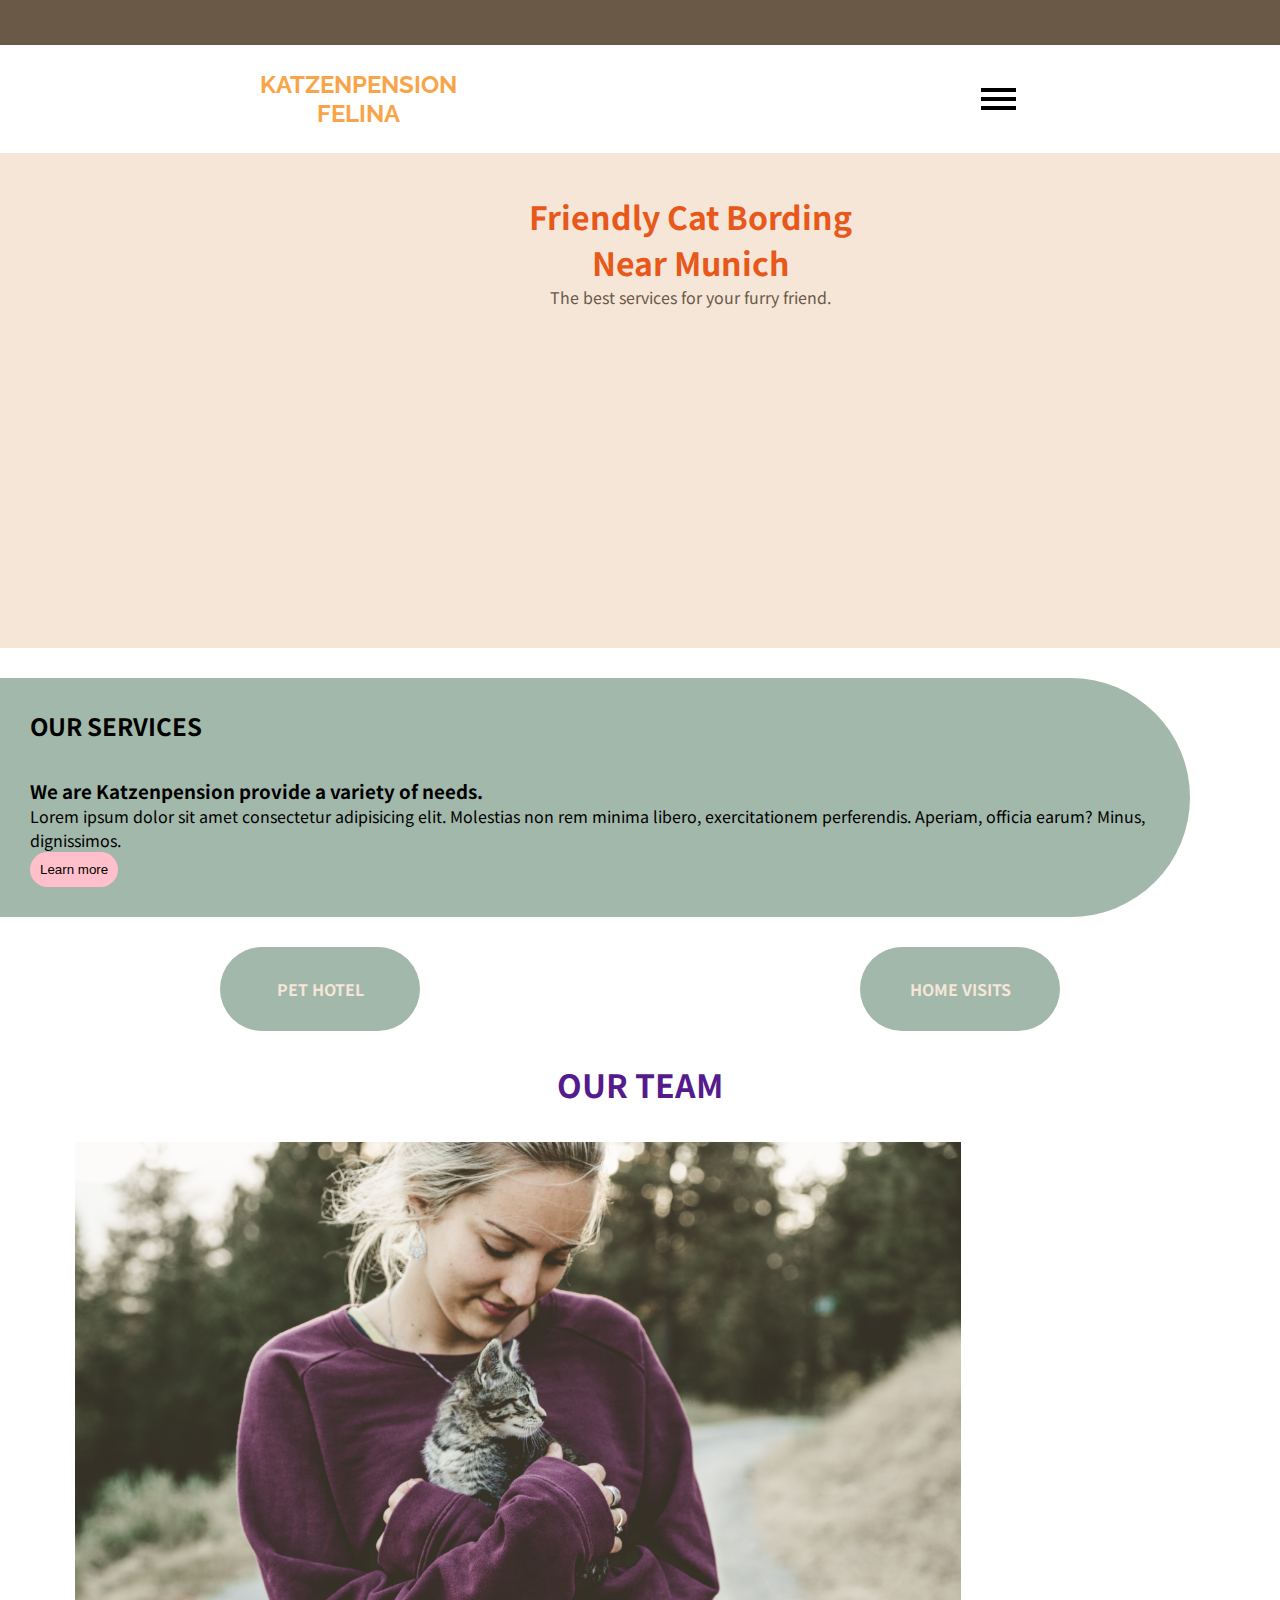
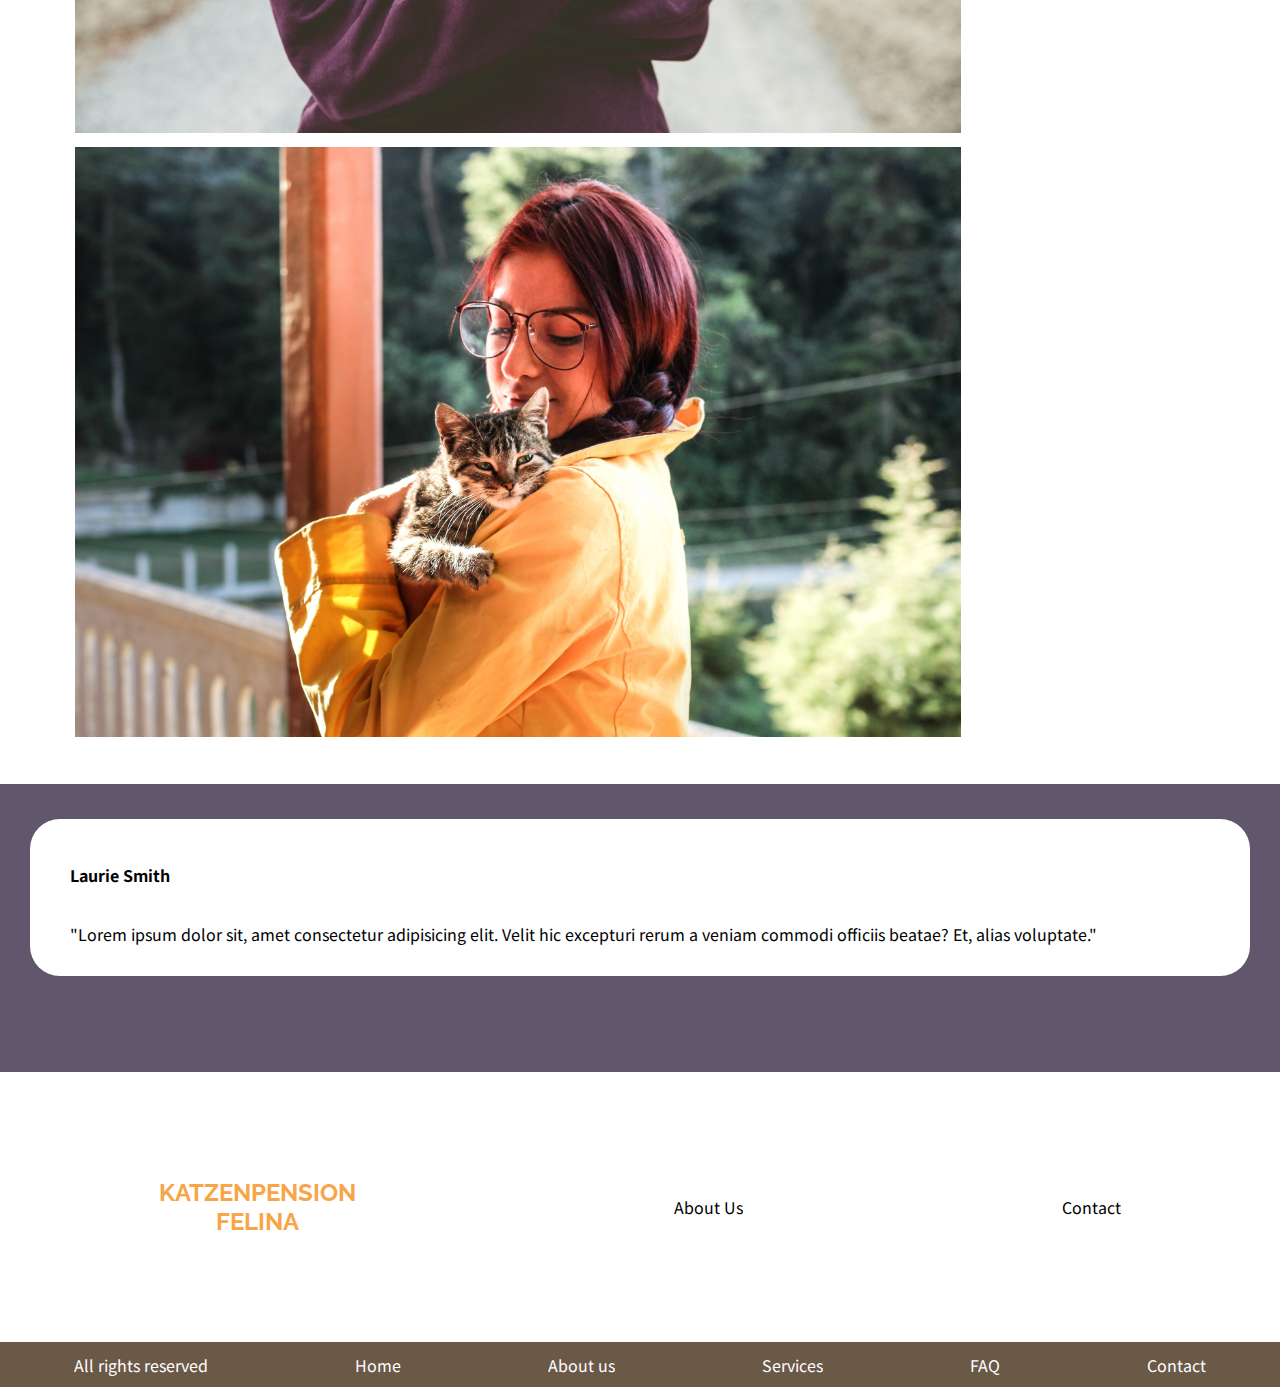
==== index.html @ f0906f52 "Update of colors" ====
<!DOCTYPE html>
<html lang="en">
<head>
    <meta charset="UTF-8">
    <meta name="viewport" content="width=device-width, initial-scale=1.0">
    <title>Document</title>
    <link rel="stylesheet" href="styleshome.css">
    <script src="https://kit.fontawesome.com/2fc5ddd7c6.js" crossorigin="anonymous"></script>
</head>
<body>


    <header>
        <div class="firstheader">
            <ul class="firstnav">
                <li><i class="fas fa-phone-alt"></i></li>
                <li class="envelope"><i class="fas fa-envelope"></i></li>
                <li><i class="fab fa-facebook-f"></i></li>
                <li><i class="fab fa-instagram"></i></li>
                <li><i class="fab fa-pinterest-p"></i></li>
            </ul>
        </div>
        <nav>
            <div class="logo">
                <a href="index.html">
                    <h2>Katzenpension<br> Felina </h2>
                </a>
            </div>
            <ul class="navlinks">
                <li><a href="about.html">About us</a></li>
                <li><a href="services.html">Services</a></li>
                <li><a href="faq.html">FAQ</a></li>
                <li><a href="contact.html">Contact</a></li>
            </ul>
            <div class="burger">
                <div class="1"></div>
                <div class="2"></div>
                <div class="3"></div>
            </div>
        </nav>
</header>

    <div class="jumbotron">
        <div class="container">
          <h1>Friendly Cat Bording <br> Near Munich</h1>
          <p>The best services for your furry friend.</p>
          <!-- <img src="imgs/munich.png"> -->
          <img src="imgs/catsitting.png" alt="" class="cat">
        </div>
    </div>

<main>
    <div class="services">
        <div class="servicescontent">
            <h2> Our services</h2>
            <h3>We are Katzenpension provide a variety of needs.</h3>
            <p>Lorem ipsum dolor sit amet consectetur adipisicing elit. Molestias non rem minima libero, exercitationem perferendis. Aperiam, officia earum? Minus, dignissimos.</p>
            <button class="learnmore">Learn more</button>
        </div>
        <div class="servicescards">

            <div class="pethotel">
                <i class="fas fa-hotel"></i>
                <h4>Pet Hotel</h4>
                <p>Lorem ipsum, dolor sit amet consectetur adipisicing elit. </p>
            </div>

            <div class="homevisits">
                <i class="fas fa-home"></i>
                <h4>Home visits</h4>
                <p>Lorem ipsum, dolor sit amet consectetur adipisicing elit. </p>
            </div>

         </div>
    </div>

        <div class="team">
            <h3><a href="">Our Team</a></h3>
            <div class="teamcards">
                <div class="card1">
                    <img src="imgs/holdingcat1.jpg" alt="">
                </div>
                <div class="card2">
                    <img src="imgs/holdingcat2.jpg" alt=""> 
                </div>
                <div class="card2">
                    <img src="imgs/holdingcat3.jpg" alt="">
                </div>
            </div>
        </div>

        <div class="testimonials">
            <div class="testimonialcard">
                <ul>
                <li><img src="#" alt=""></li>
                <li>
                    <h4>Laurie Smith</h4>
                    <p>"Lorem ipsum dolor sit, amet consectetur adipisicing elit. Velit hic excepturi rerum a veniam commodi officiis beatae? Et, alias voluptate."</p>
                </li>
                </ul>
            </div>
        </div>
</main>


    <footer>
        <div class="footer1">
            <ul>
                <li>
                    <a href="index.html">
                        <h2 class="logo">Katzenpension<br> Felina </h2>
                    </a>
                </li>
                <li>About Us</li>
                <li>Contact</li>
            </ul>
        </div>
        <div class="footer2">
            <ul>
                <li>All rights reserved</li>
                <li><a href="index.html">Home</a></li>
                <li><a href="about.html">About us</a></li>
                <li><a href="services.html">Services</a></li>
                <li><a href="faq.html">FAQ</a></li>
                <li><a href="contact.html">Contact</a></li>
            </ul>
        </div>
    </footer>


</body>
</html>
---- styleshome.css ----
@import url('https://fonts.googleapis.com/css2?family=Noto+Sans+TC:wght@400;500;900&display=swap');
@import url('https://fonts.googleapis.com/css2?family=Raleway:wght@400;600;900&display=swap');
*{
    margin:0;
    padding: 0;
    box-sizing: border-box;
    list-style: none;
    text-decoration: none;
    overflow-x: hidden;
}

h1, h2, h3, h4, h5, p, li{
    font-family: 'Noto Sans TC', sans-serif;
}

.logo h2, .logo{
    font-family: 'Raleway', sans-serif;
    color: #f8a54a;
    text-transform: uppercase;
    text-align: center;
}




/* nav start */
.firstheader{
    background-color: #6b5948;
    height: 5vh;
    color: white;
}

.firstnav{
    display: flex;
    height: 100%;
    justify-content: center;
    align-items: center;
}

.firstnav li{
    color: white;
    padding: 20px;
}

.firstnav .envelope{
    margin-right: auto;
}

nav{
    display:flex;
    justify-content: space-around;
    align-items: center;
    height: 12vh;
}

.navlinks{
    display: none;
}

.burger div{
    display: block;
    height: 4px;
    width: 35px;
    background-color: black;
    margin: 5px;
}


/* nav end */





/* jumbotron start */

.jumbotron{
    background-color: #f5e6d8;
    padding: 40px 30px 50px 130px;
    height: 55vh;
    text-align: center;
}

.jumbotron h1{
    color: #e7581a;
}

.jumbotron p{
    color: #6b5948;
}
/* 
.jumbotron img{
    position: absolute;
    top:280px;
    left: 170px;
    width: 120%;
} */

.jumbotron img.cat{
    position: absolute;
    width: 50%;
    top:180px;
    left: 10px;

}
/* jumbotron end */






/* services start */

.servicescontent{
    background-color: #A2B8AB;
    border-radius: 0 120px 120px 0;
    padding: 30px;
    margin: 30px 90px 30px 0px;
}

.servicescontent h2{
    text-transform: uppercase;
    padding-bottom: 3%;
}

.servicescards{
    display: flex;
    justify-content: space-around;
}

.servicescards h4{
    text-transform: uppercase;
}

.pethotel, .homevisits{
    background-color: #A2B8AB;
    padding: 30px;
    margin: 0px 20px;
    border-radius: 50px;
    text-align: center;
    width: 200px;
}
.pethotel h4, .homevisits h4{
    color: #f5e6d8;
}

.pethotel p, .homevisits p{
    display: none;
}
.pethotel .fas, .homevisits .fas{
    color: #f5e6d8;
    font-size: 3em;
}
/* services end */






/* team start */
.team h3{
    text-align: center;
    margin: 30px;
    font-size: 2em;
    text-transform: uppercase;
}

.teamcards{
    display: flex;
    flex-direction: column;
    align-items: center;
    margin-bottom: 20px;
}

.card1 img, .card2 img, .card3 img{
    width: 70%;
    height: auto;
    border: 5px solid white;
    margin-left: 70px;

}


.learnmore{
    background-color: pink;
    border:none;
    border-radius: 30px;
    padding: 10px;
}
/* end team */






/* Testimonials */
.testimonials{
    background-color: #60576c;
    height: 32vh;
}

.testimonialcard{
    background-color: white;
    border-radius: 30px;
    padding: 20px 20px 30px 40px;
    margin: 30px;
    position: relative;
    top: 5px;
    /* display: none; */
}

.testimonialcard h4{
    margin-bottom: 3%;
}
/* end of testimonials */





/* Footer start */
.footer1{
    height:30vh;
    background-color: white;
}

.footer1 ul{
    display: flex;
    height: 100%;
    justify-content: space-around;
    align-items: center;
}

.footer2{
    height: 5vh;
    background-color: #6b5948;
    color: white;
}

.footer2 a{
    color: white;
}

.footer2 ul{
    display: flex;
    height: 100%;
    justify-content: space-around;
    align-items: center;
}
/* footer end */
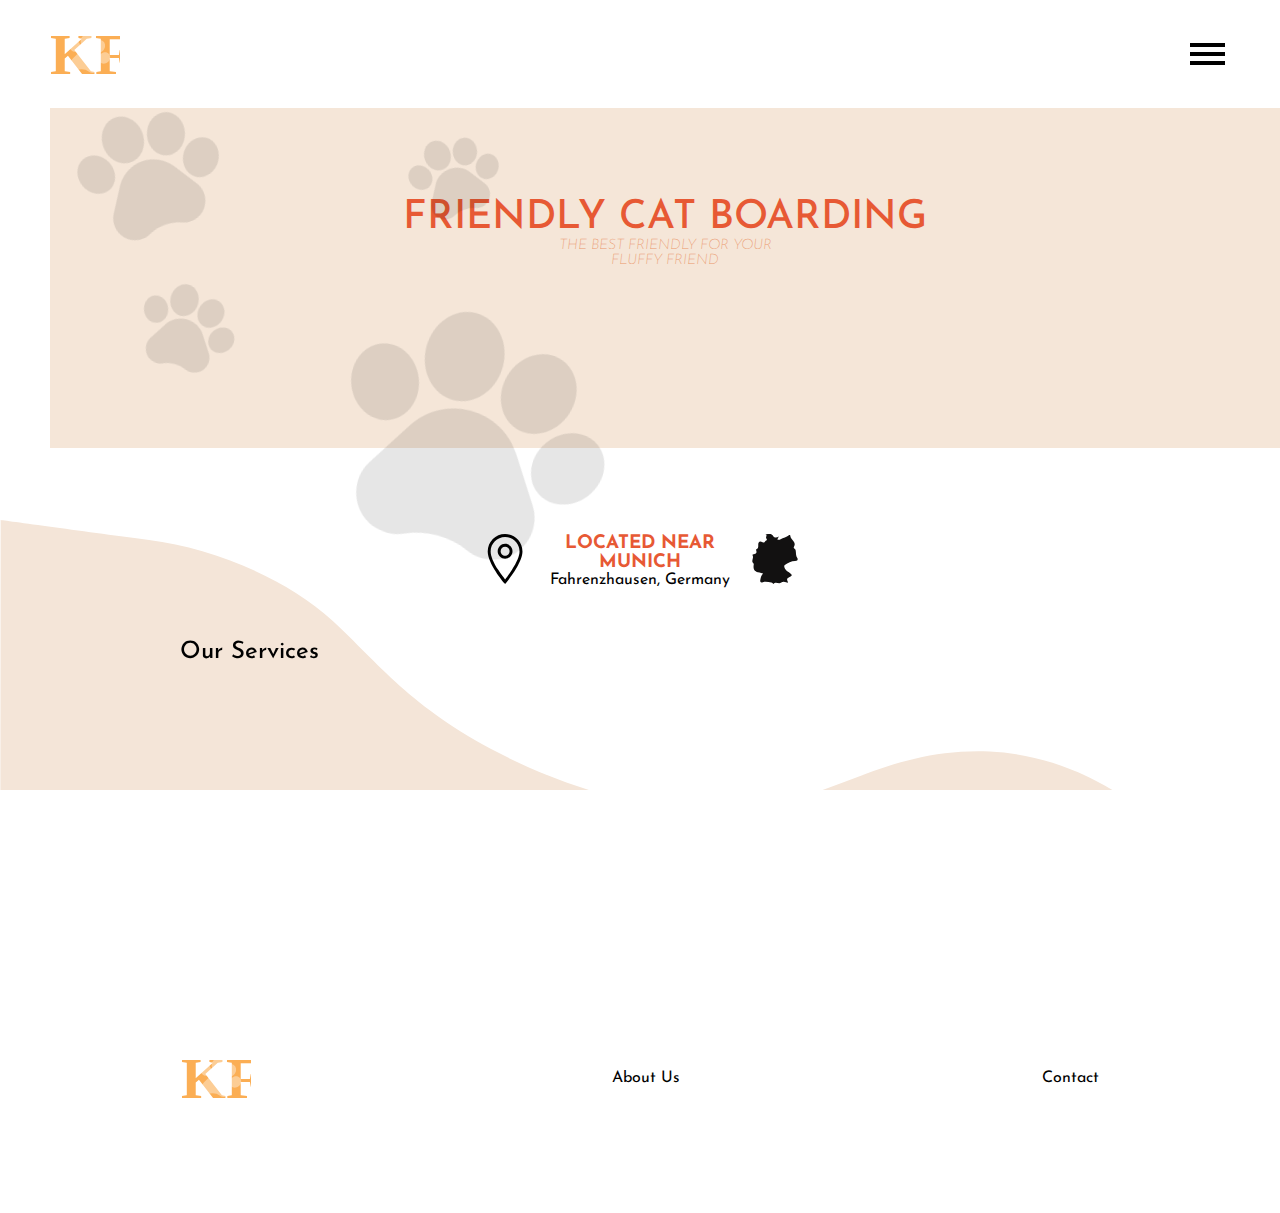
==== commit e530fd16: "Redesigning the mobile version" ====
--- a/index.html
+++ b/index.html
@@ -11,19 +11,10 @@
 
 
     <header>
-        <div class="firstheader">
-            <ul class="firstnav">
-                <li><i class="fas fa-phone-alt"></i></li>
-                <li class="envelope"><i class="fas fa-envelope"></i></li>
-                <li><i class="fab fa-facebook-f"></i></li>
-                <li><i class="fab fa-instagram"></i></li>
-                <li><i class="fab fa-pinterest-p"></i></li>
-            </ul>
-        </div>
         <nav>
             <div class="logo">
                 <a href="index.html">
-                    <h2>Katzenpension<br> Felina </h2>
+                    <img src="imgs/KF.svg">
                 </a>
             </div>
             <ul class="navlinks">
@@ -41,88 +32,57 @@
 </header>
 
     <div class="jumbotron">
-        <div class="container">
-          <h1>Friendly Cat Bording <br> Near Munich</h1>
-          <p>The best services for your furry friend.</p>
-          <!-- <img src="imgs/munich.png"> -->
-          <img src="imgs/catsitting.png" alt="" class="cat">
+        <div class="jumbocontent">
+            <h1>Friendly Cat Boarding</h1>
+            <h2>The best friendly for your<br> fluffy friend</h2>
         </div>
     </div>
+    <div class="paws">
+        <img src="imgs/pet.svg" class="paw1">
+        <img src="imgs/pet.svg" class="paw2">
+        <img src="imgs/pet.svg" class="paw3">
+        <img src="imgs/pet.svg" class="paw4">
+    </div>
+
+    
+    <img src="imgs/catsitting.png" alt="" class="cat">
 
 <main>
-    <div class="services">
-        <div class="servicescontent">
-            <h2> Our services</h2>
-            <h3>We are Katzenpension provide a variety of needs.</h3>
-            <p>Lorem ipsum dolor sit amet consectetur adipisicing elit. Molestias non rem minima libero, exercitationem perferendis. Aperiam, officia earum? Minus, dignissimos.</p>
-            <button class="learnmore">Learn more</button>
-        </div>
-        <div class="servicescards">
-
-            <div class="pethotel">
-                <i class="fas fa-hotel"></i>
-                <h4>Pet Hotel</h4>
-                <p>Lorem ipsum, dolor sit amet consectetur adipisicing elit. </p>
-            </div>
-
-            <div class="homevisits">
-                <i class="fas fa-home"></i>
-                <h4>Home visits</h4>
-                <p>Lorem ipsum, dolor sit amet consectetur adipisicing elit. </p>
-            </div>
-
-         </div>
+    <div>
+        <ul class="location">
+            <li><img src="imgs/gps.svg" alt="" class="locate"></li>
+            <li>
+                <h3>LOCATED NEAR <br>MUNICH</h3>
+                <p>Fahrenzhausen, Germany</p>
+            </li>
+            <li><img src="imgs/germany.svg" alt="" class="germany"></li>
+        </ul>
     </div>
 
-        <div class="team">
-            <h3><a href="">Our Team</a></h3>
-            <div class="teamcards">
-                <div class="card1">
-                    <img src="imgs/holdingcat1.jpg" alt="">
-                </div>
-                <div class="card2">
-                    <img src="imgs/holdingcat2.jpg" alt=""> 
-                </div>
-                <div class="card2">
-                    <img src="imgs/holdingcat3.jpg" alt="">
-                </div>
-            </div>
-        </div>
+    <div class="services">
+        <img src="imgs/servicesbackgroundsmall.svg"> 
+        <h3>Our Services</h3>
+    </div>
 
-        <div class="testimonials">
-            <div class="testimonialcard">
-                <ul>
-                <li><img src="#" alt=""></li>
-                <li>
-                    <h4>Laurie Smith</h4>
-                    <p>"Lorem ipsum dolor sit, amet consectetur adipisicing elit. Velit hic excepturi rerum a veniam commodi officiis beatae? Et, alias voluptate."</p>
-                </li>
-                </ul>
-            </div>
-        </div>
+
+
+
+    <div class="testimonials">
+
+    </div>
 </main>
 
 
     <footer>
         <div class="footer1">
             <ul>
-                <li>
-                    <a href="index.html">
-                        <h2 class="logo">Katzenpension<br> Felina </h2>
-                    </a>
+                <li class="logo">
+                        <a href="index.html">
+                            <img src="imgs/KF.svg">
+                        </a>
                 </li>
                 <li>About Us</li>
                 <li>Contact</li>
-            </ul>
-        </div>
-        <div class="footer2">
-            <ul>
-                <li>All rights reserved</li>
-                <li><a href="index.html">Home</a></li>
-                <li><a href="about.html">About us</a></li>
-                <li><a href="services.html">Services</a></li>
-                <li><a href="faq.html">FAQ</a></li>
-                <li><a href="contact.html">Contact</a></li>
             </ul>
         </div>
     </footer>
--- a/styleshome.css
+++ b/styleshome.css
@@ -1,5 +1,5 @@
-@import url('https://fonts.googleapis.com/css2?family=Noto+Sans+TC:wght@400;500;900&display=swap');
-@import url('https://fonts.googleapis.com/css2?family=Raleway:wght@400;600;900&display=swap');
+@import url('https://fonts.googleapis.com/css2?family=Josefin+Sans:wght@300;400;700&display=swap');
+
 *{
     margin:0;
     padding: 0;
@@ -10,47 +10,24 @@
 }
 
 h1, h2, h3, h4, h5, p, li{
-    font-family: 'Noto Sans TC', sans-serif;
+    font-family: 'Josefin Sans', sans-serif;
 }
 
 .logo h2, .logo{
-    font-family: 'Raleway', sans-serif;
-    color: #f8a54a;
-    text-transform: uppercase;
-    text-align: center;
-}
-
+ width: 70px;
+ padding-top: 10px;
+}
 
 
 
 /* nav start */
-.firstheader{
-    background-color: #6b5948;
-    height: 5vh;
-    color: white;
-}
-
-.firstnav{
-    display: flex;
-    height: 100%;
-    justify-content: center;
-    align-items: center;
-}
-
-.firstnav li{
-    color: white;
-    padding: 20px;
-}
-
-.firstnav .envelope{
-    margin-right: auto;
-}
 
 nav{
     display:flex;
-    justify-content: space-around;
+    justify-content: space-between;
     align-items: center;
     height: 12vh;
+    padding: 0 50px;
 }
 
 .navlinks{
@@ -73,84 +50,127 @@
 
 
 /* jumbotron start */
-
 .jumbotron{
-    background-color: #f5e6d8;
-    padding: 40px 30px 50px 130px;
-    height: 55vh;
+    background-color: #F5E6D8;
+    height: 340px;
+    margin-left: 50px;
+}
+.paws{
+    opacity: 10%;
+}
+
+.paw1{
+    width: 11%;
+    position: absolute;
+    top: 100px;
+    left: 80px;
+    transform: rotate(-20deg);
+}
+
+.paw2{
+    width: 7%;
+    position: absolute;
+    top: 130px;
+    left: 410px;
+    transform: rotate(-20deg);
+}
+
+.paw3{
+    width: 7.5%;
+    position: absolute;
+    top: 280px;
+    left: 140px;
+    transform: rotate(15deg);
+}
+.paw4{
+    width: 21%;
+    position: absolute;
+    top: 300px;
+    left: 340px;
+    transform: rotate(15deg);
+}
+
+.jumbocontent{
+    text-transform: uppercase;
     text-align: center;
 }
 
-.jumbotron h1{
-    color: #e7581a;
-}
-
-.jumbotron p{
-    color: #6b5948;
-}
-/* 
-.jumbotron img{
-    position: absolute;
-    top:280px;
-    left: 170px;
-    width: 120%;
-} */
-
-.jumbotron img.cat{
-    position: absolute;
-    width: 50%;
-    top:180px;
-    left: 10px;
-
-}
+.jumbocontent h1{
+    color: #E75934;
+    font-weight: 500;
+    font-size: 2.5em;
+    padding: 90px 50px 0;
+}
+
+.jumbocontent h2{
+    color: #E77234;
+    opacity: 67%;
+    font-size: 0.9em;
+    font-weight: 200;
+    font-style: italic;
+}
+
+.cat{
+    width: 230px;
+    position: absolute;
+    top:190px;
+    left: 15px;
+}
+
 /* jumbotron end */
 
 
 
 
+/* location */
+
+.location{
+    display: flex;
+    height: 25vh;
+    text-align: center;
+    justify-content: center;
+    align-items: center;
+}
+
+.location li{
+    padding: 10px;
+}
+
+.location h3{
+    color:#E75934;
+}
+
+.locate{
+    width: 50px;
+}
+
+.germany{
+    width: 50px;
+}
+/* location end */
+
+
+
+
+
 
 
 /* services start */
-
-.servicescontent{
-    background-color: #A2B8AB;
-    border-radius: 0 120px 120px 0;
-    padding: 30px;
-    margin: 30px 90px 30px 0px;
-}
-
-.servicescontent h2{
-    text-transform: uppercase;
-    padding-bottom: 3%;
-}
-
-.servicescards{
-    display: flex;
-    justify-content: space-around;
-}
-
-.servicescards h4{
-    text-transform: uppercase;
-}
-
-.pethotel, .homevisits{
-    background-color: #A2B8AB;
-    padding: 30px;
-    margin: 0px 20px;
-    border-radius: 50px;
-    text-align: center;
-    width: 200px;
-}
-.pethotel h4, .homevisits h4{
-    color: #f5e6d8;
-}
-
-.pethotel p, .homevisits p{
-    display: none;
-}
-.pethotel .fas, .homevisits .fas{
-    color: #f5e6d8;
-    font-size: 3em;
+.services{
+    height: 270px;
+    width: 100%;
+    position: absolute;
+    top: 520px;
+    background-repeat: no-repeat;
+    
+}
+
+.services h3{
+    position: absolute;
+    font-size: 1.5em;
+    top:120px;
+    left: 180px;
+    font-weight: 500;
 }
 /* services end */
 
@@ -159,37 +179,6 @@
 
 
 
-/* team start */
-.team h3{
-    text-align: center;
-    margin: 30px;
-    font-size: 2em;
-    text-transform: uppercase;
-}
-
-.teamcards{
-    display: flex;
-    flex-direction: column;
-    align-items: center;
-    margin-bottom: 20px;
-}
-
-.card1 img, .card2 img, .card3 img{
-    width: 70%;
-    height: auto;
-    border: 5px solid white;
-    margin-left: 70px;
-
-}
-
-
-.learnmore{
-    background-color: pink;
-    border:none;
-    border-radius: 30px;
-    padding: 10px;
-}
-/* end team */
 
 
 
@@ -197,24 +186,7 @@
 
 
 /* Testimonials */
-.testimonials{
-    background-color: #60576c;
-    height: 32vh;
-}
-
-.testimonialcard{
-    background-color: white;
-    border-radius: 30px;
-    padding: 20px 20px 30px 40px;
-    margin: 30px;
-    position: relative;
-    top: 5px;
-    /* display: none; */
-}
-
-.testimonialcard h4{
-    margin-bottom: 3%;
-}
+
 /* end of testimonials */
 
 
@@ -223,6 +195,7 @@
 
 /* Footer start */
 .footer1{
+    margin-top: 30vh;
     height:30vh;
     background-color: white;
 }
@@ -233,21 +206,4 @@
     justify-content: space-around;
     align-items: center;
 }
-
-.footer2{
-    height: 5vh;
-    background-color: #6b5948;
-    color: white;
-}
-
-.footer2 a{
-    color: white;
-}
-
-.footer2 ul{
-    display: flex;
-    height: 100%;
-    justify-content: space-around;
-    align-items: center;
-}
 /* footer end */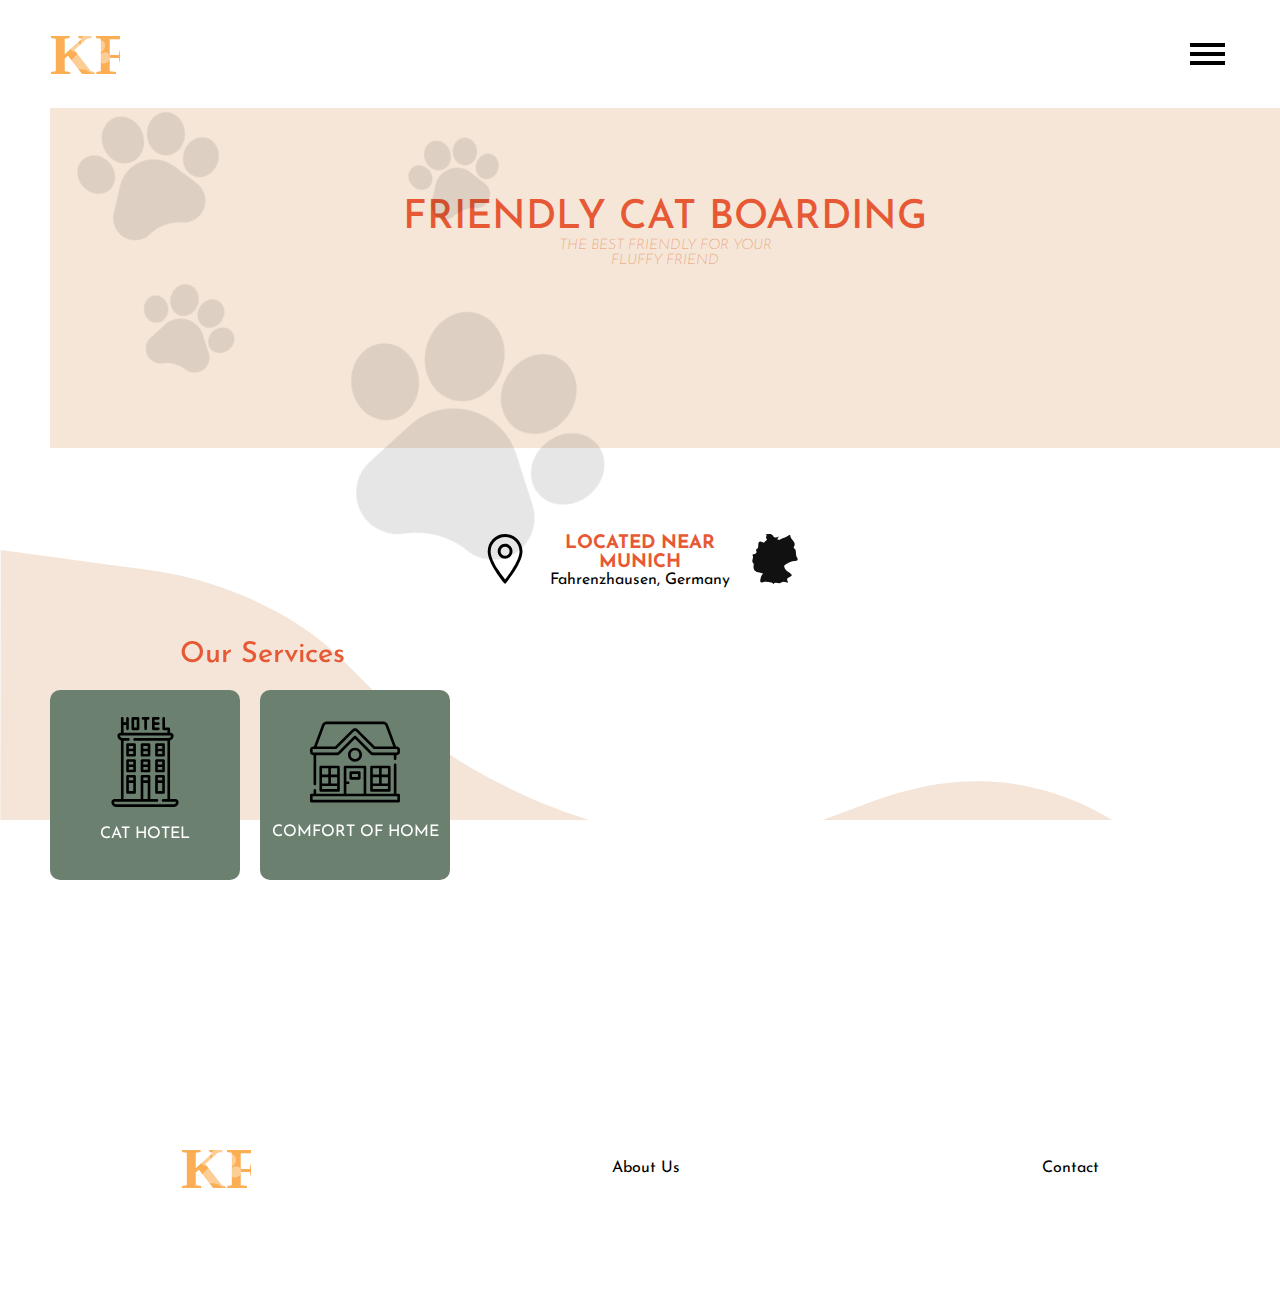
==== commit b492ebf7: "added services" ====
--- a/index.html
+++ b/index.html
@@ -64,6 +64,17 @@
         <h3>Our Services</h3>
     </div>
 
+    <div class="servicecards">
+        <div class="hotel">
+            <img src="imgs/hotel.svg">
+            <h4>Cat Hotel</h4>
+        </div>
+        <div class="home">
+            <img src="imgs/real-estate.svg">
+            <h4>Comfort Of Home</h4>
+        </div>
+    </div>
+
 
 
 
--- a/styleshome.css
+++ b/styleshome.css
@@ -160,18 +160,58 @@
     height: 270px;
     width: 100%;
     position: absolute;
-    top: 520px;
+    top: 550px;
     background-repeat: no-repeat;
-    
 }
 
 .services h3{
     position: absolute;
-    font-size: 1.5em;
-    top:120px;
+    font-size: 1.8em;
+    top:90px;
     left: 180px;
     font-weight: 500;
-}
+    color: #E75934;
+}
+.servicecards {
+    margin-top: 200px;
+    display: flex;
+    justify-content: center;
+    position: absolute;
+    top:480px;
+    left:40px;
+}
+
+.servicecards h4{
+    font-size: 1em;
+    color: white;
+    font-weight: 400;
+    text-transform: uppercase;
+}
+.hotel, .home{
+    background-color: #6C8070;
+    border-radius: 10px;
+    width: 190px;
+    height: 190px;
+    margin: 10px;
+    padding-top:27px;
+    text-align: center;
+}
+
+.servicecards img{
+    width: 100px;
+    justify-self: center;
+    padding-bottom: 5px;
+}
+.servicecards .home img{
+    width: 90px;
+    padding-bottom: 13px;
+}
+
+.servicecards .hotel img{
+    width: 90px;
+    padding-bottom: 15px;
+}
+
 /* services end */
 
 
@@ -195,7 +235,7 @@
 
 /* Footer start */
 .footer1{
-    margin-top: 30vh;
+    margin-top: 40vh;
     height:30vh;
     background-color: white;
 }
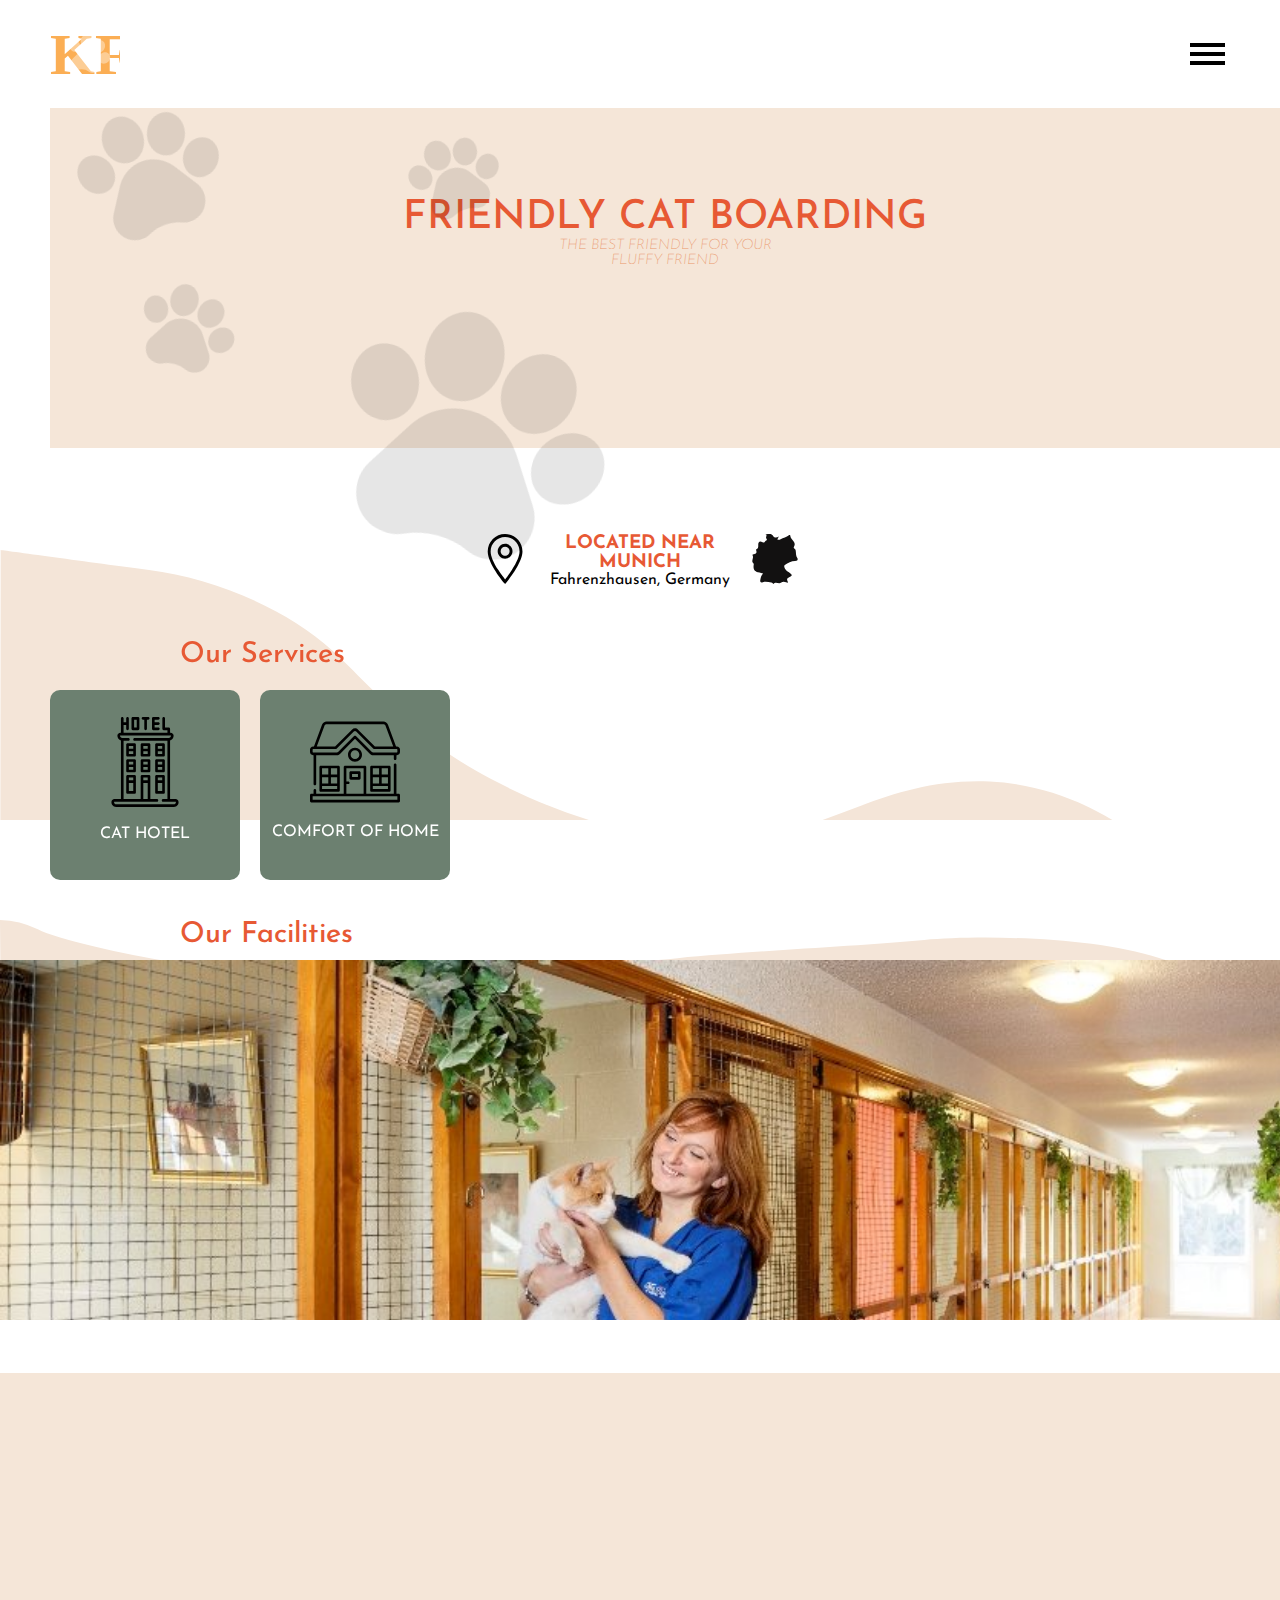
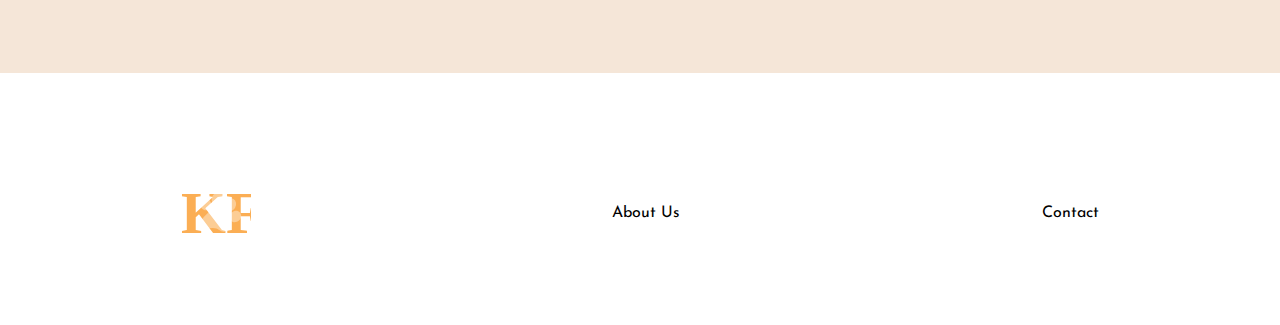
==== commit 24b0b2ff: "Facilities and testimonails beginning" ====
--- a/index.html
+++ b/index.html
@@ -60,7 +60,7 @@
     </div>
 
     <div class="services">
-        <img src="imgs/servicesbackgroundsmall.svg"> 
+        <img src="imgs/servicesbackgroundsmall.svg" alt="wavy cream background for services"> 
         <h3>Our Services</h3>
     </div>
 
@@ -73,6 +73,12 @@
             <img src="imgs/real-estate.svg">
             <h4>Comfort Of Home</h4>
         </div>
+    </div>
+
+    <div class="facilities">
+        <img src="imgs/facilitiesbackgroundsmall.svg" alt="wavy cream background for facilities">
+        <img src="imgs/personinhotel.jpg" class="cathotel" alt="Person in cat hotel holding a cat">
+        <h3>Our Facilities</h3>
     </div>
 
 
--- a/styleshome.css
+++ b/styleshome.css
@@ -218,6 +218,32 @@
 
 
 
+/* facilities */
+.facilities{
+    height: 400px;
+    width: 100%;
+    position: absolute;
+    top: 920px;
+    background-repeat: no-repeat;
+}
+
+.facilities h3{
+    position: absolute;
+    font-size: 1.8em;
+    top:0px;
+    left: 180px;
+    font-weight: 500;
+    color: #E75934;
+}
+
+.cathotel{
+    width: 115%;
+    position: absolute;
+    top:40px;
+    left:0;
+}
+
+/* end of facilities */
 
 
 
@@ -226,7 +252,11 @@
 
 
 /* Testimonials */
-
+.testimonials{
+    background-color: #F5E6D8;
+    height: 300px;
+    margin-top: 700px;
+}
 /* end of testimonials */
 
 
@@ -235,8 +265,8 @@
 
 /* Footer start */
 .footer1{
-    margin-top: 40vh;
-    height:30vh;
+    margin-top: 3vh;
+    height:25vh;
     background-color: white;
 }
 
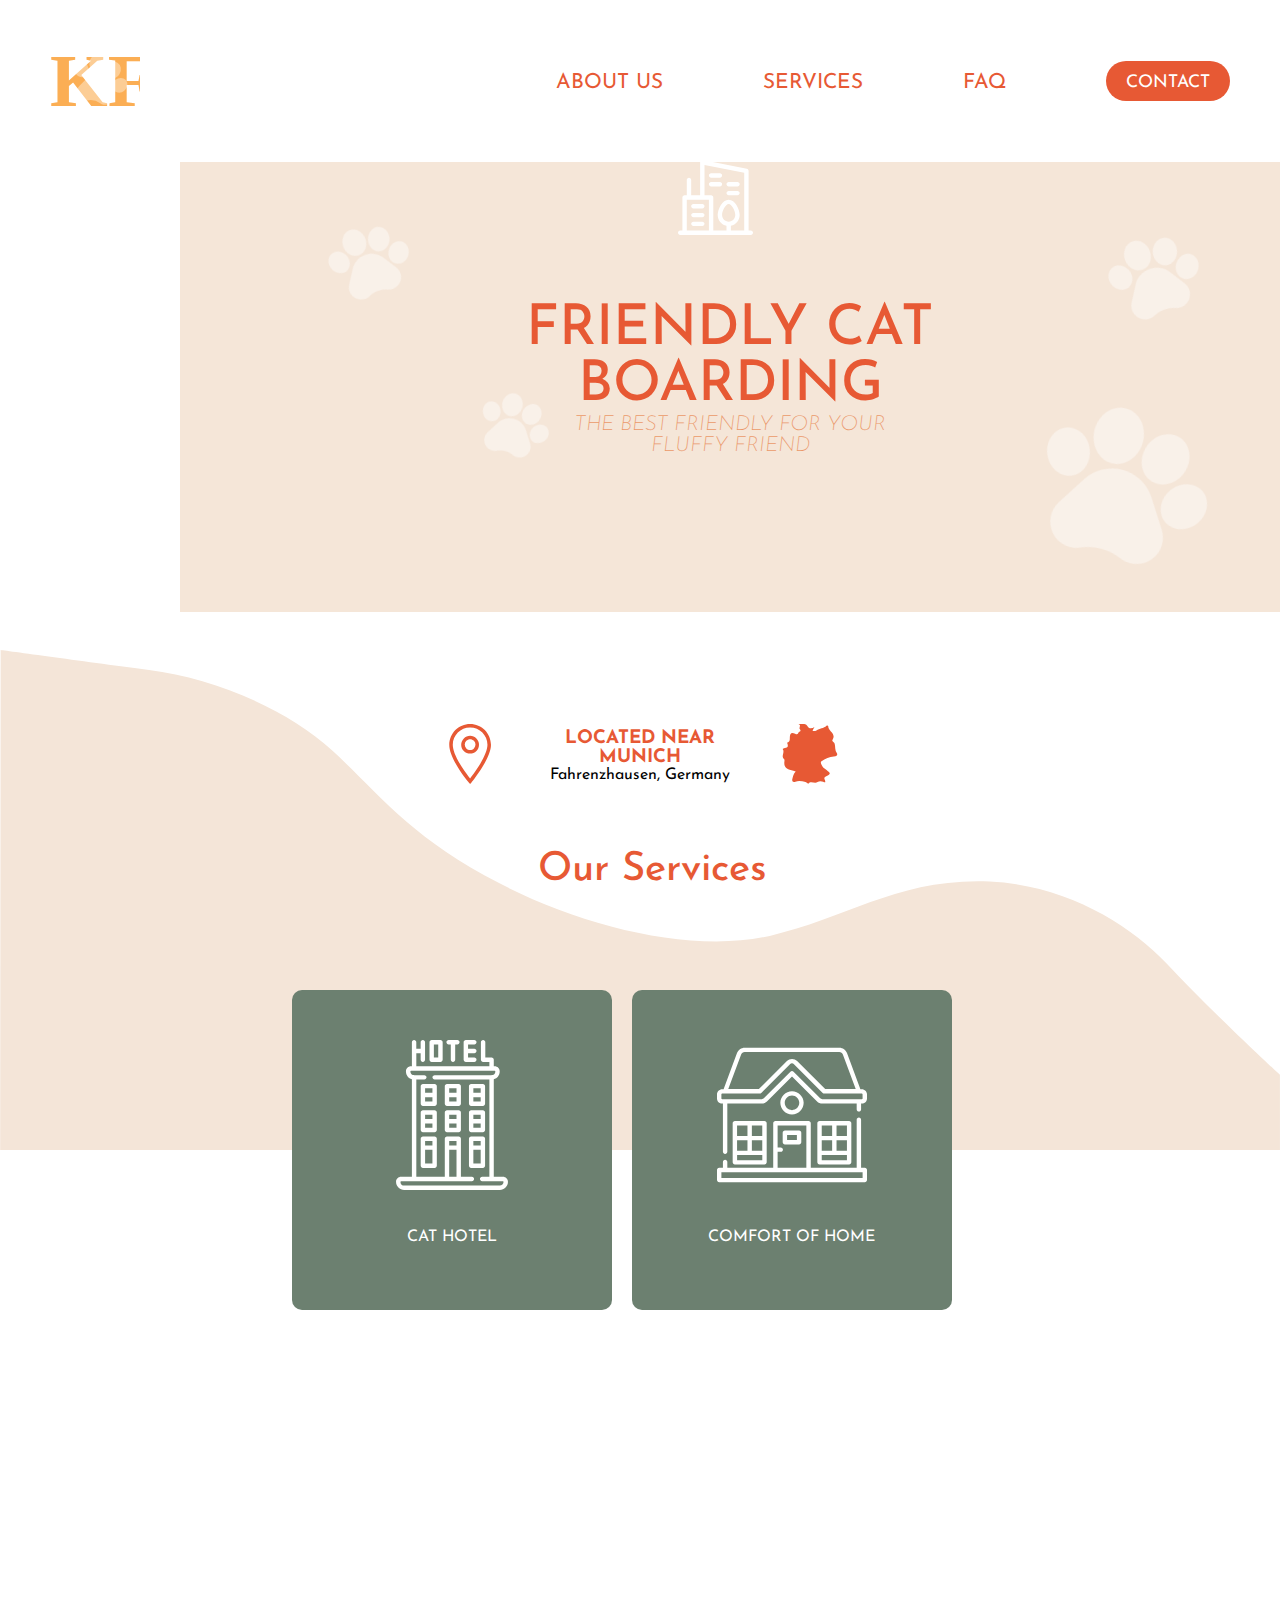
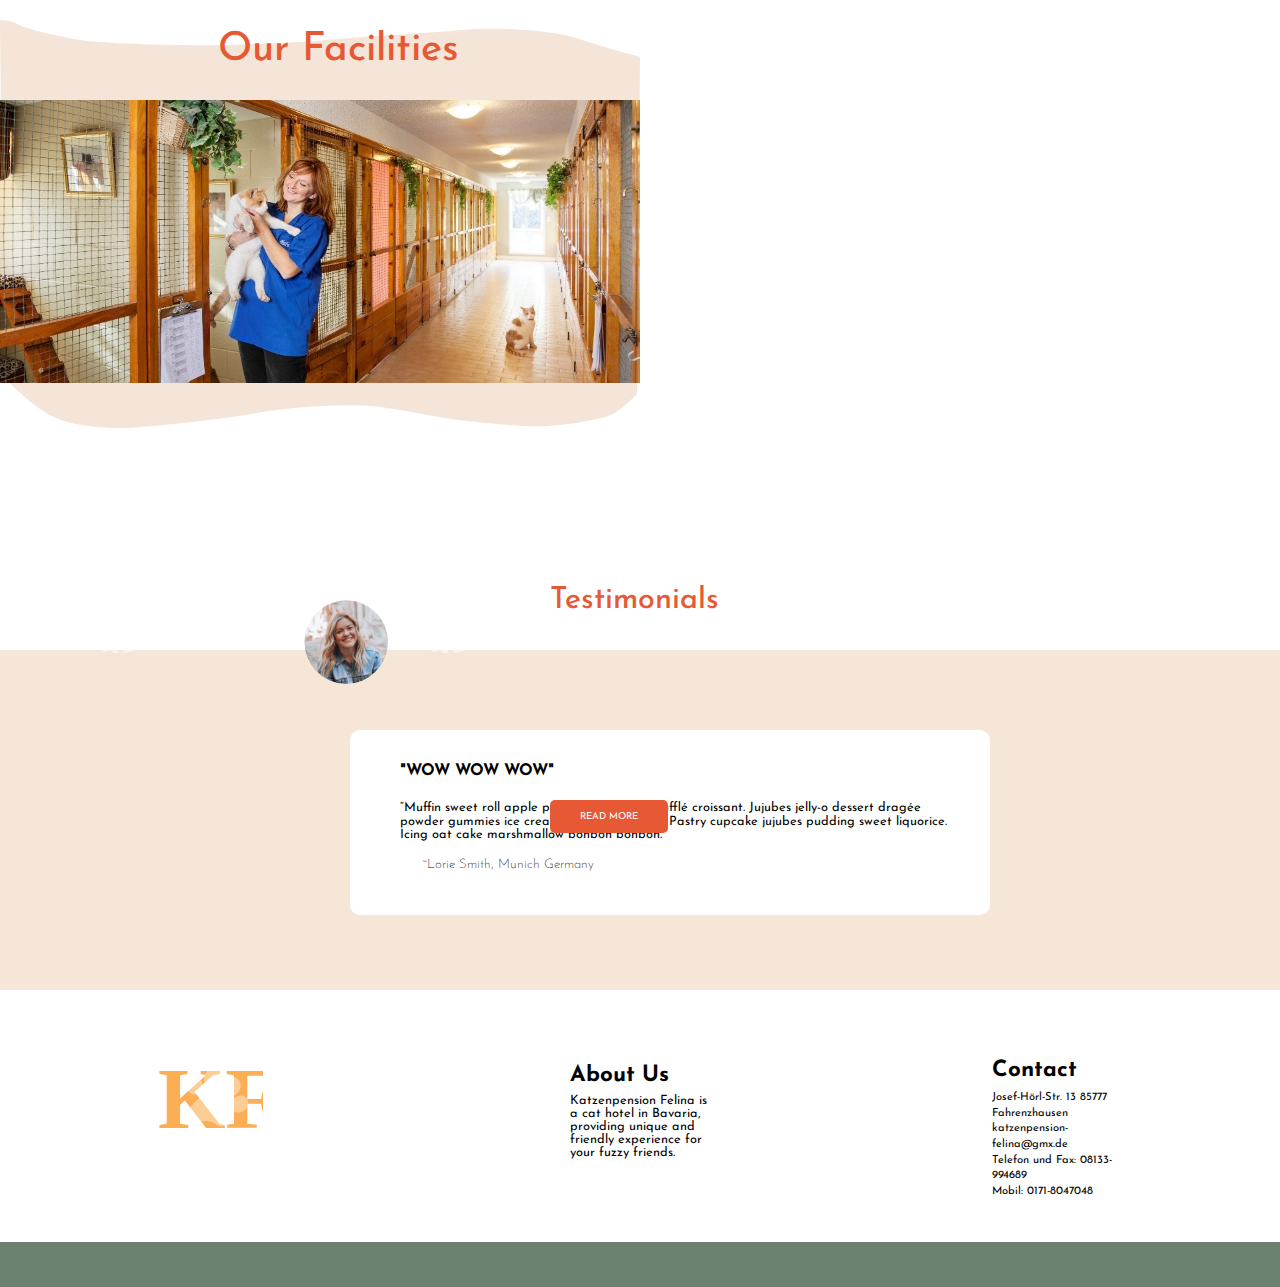
==== commit f1f0555e: "Media queries for home page desktop" ====
--- a/index.html
+++ b/index.html
@@ -21,7 +21,7 @@
                 <li><a href="about.html">About us</a></li>
                 <li><a href="services.html">Services</a></li>
                 <li><a href="faq.html">FAQ</a></li>
-                <li><a href="contact.html">Contact</a></li>
+                <button href="contact.html">Contact</button>
             </ul>
             <div class="burger">
                 <div class="1"></div>
@@ -33,7 +33,8 @@
 
     <div class="jumbotron">
         <div class="jumbocontent">
-            <h1>Friendly Cat Boarding</h1>
+            <img src="imgs/build.svg" alt="">
+            <h1>Friendly Cat<br>Boarding</h1>
             <h2>The best friendly for your<br> fluffy friend</h2>
         </div>
     </div>
@@ -60,7 +61,7 @@
     </div>
 
     <div class="services">
-        <img src="imgs/servicesbackgroundsmall.svg" alt="wavy cream background for services"> 
+        <img src="imgs/servicesbackgroundsmall.svg" alt="wavy cream background for services" class="small">
         <h3>Our Services</h3>
     </div>
 
@@ -85,7 +86,23 @@
 
 
     <div class="testimonials">
-
+        <img src="imgs/lorie.svg" alt=" image of testimonial writer lorie">
+        <div class="innertest">
+            <h3>Testimonials</h3>
+            <h4>"WOW WOW WOW"</h4>
+            <p>“Muffin sweet roll apple pie dessert cookie soufflé croissant. 
+                Jujubes jelly-o dessert dragée powder gummies ice cream
+                 icing carrot cake. Pastry cupcake jujubes pudding sweet liquorice. 
+                Icing oat cake marshmallow bonbon bonbon.”</p>
+            <h5>~Lorie Smith, Munich Germany</h5>
+            <button class="readmore">READ MORE</button>
+        </div>
+    </div>
+    <div class="cats">
+        <img src="imgs/catoutlinewhite.svg" class="cat1">
+        <img src="imgs/catoutlinewhite.svg" class="cat2">
+        <img src="imgs/catoutlinewhite.svg" class="cat3">
+        <img src="imgs/catoutlinewhite.svg" class="cat4">
     </div>
 </main>
 
@@ -95,12 +112,25 @@
             <ul>
                 <li class="logo">
                         <a href="index.html">
-                            <img src="imgs/KF.svg">
+                            <img src="imgs/KF.svg" class="footerlogo">
                         </a>
                 </li>
-                <li>About Us</li>
-                <li>Contact</li>
+                <li class="about">
+                    <h5>About Us</h5>
+                    <p>Katzenpension Felina is a cat hotel in Bavaria, providing unique and friendly experience for your fuzzy friends. </p>
+                </li>
+                <li class="contact">
+                    <h5>Contact</h5>
+                    <p>Josef-Hörl-Str. 13
+                        85777 Fahrenzhausen
+                        katzenpension-felina@gmx.de<br>
+                        Telefon und Fax: 08133-994689<br>
+                        Mobil: 0171-8047048</p>
+                    </li>
             </ul>
+        </div>
+        <div class="footer2">
+
         </div>
     </footer>
 
--- a/styleshome.css
+++ b/styleshome.css
@@ -9,7 +9,7 @@
     overflow-x: hidden;
 }
 
-h1, h2, h3, h4, h5, p, li{
+h1, h2, h3, h4, h5, p, li, button{
     font-family: 'Josefin Sans', sans-serif;
 }
 
@@ -17,6 +17,8 @@
  width: 70px;
  padding-top: 10px;
 }
+
+
 
 
 
@@ -49,6 +51,8 @@
 
 
 
+
+
 /* jumbotron start */
 .jumbotron{
     background-color: #F5E6D8;
@@ -56,7 +60,7 @@
     margin-left: 50px;
 }
 .paws{
-    opacity: 10%;
+    opacity: 45%;
 }
 
 .paw1{
@@ -93,6 +97,13 @@
 .jumbocontent{
     text-transform: uppercase;
     text-align: center;
+}
+
+.jumbocontent img{
+    position: absolute;
+    top:110px;
+    left:50%;
+    width: 50px;
 }
 
 .jumbocontent h1{
@@ -122,6 +133,9 @@
 
 
 
+
+
+
 /* location */
 
 .location{
@@ -140,11 +154,7 @@
     color:#E75934;
 }
 
-.locate{
-    width: 50px;
-}
-
-.germany{
+.locate, .germany{
     width: 50px;
 }
 /* location end */
@@ -160,14 +170,14 @@
     height: 270px;
     width: 100%;
     position: absolute;
-    top: 550px;
+    top: 530px;
     background-repeat: no-repeat;
 }
 
 .services h3{
     position: absolute;
     font-size: 1.8em;
-    top:90px;
+    top:120px;
     left: 180px;
     font-weight: 500;
     color: #E75934;
@@ -193,26 +203,27 @@
     width: 190px;
     height: 190px;
     margin: 10px;
-    padding-top:27px;
+    padding-top:40px;
     text-align: center;
 }
 
 .servicecards img{
-    width: 100px;
     justify-self: center;
     padding-bottom: 5px;
 }
 .servicecards .home img{
-    width: 90px;
-    padding-bottom: 13px;
+    width: 80px;
+    padding-bottom: 15px;
 }
 
 .servicecards .hotel img{
-    width: 90px;
+    width: 80px;
     padding-bottom: 15px;
 }
 
 /* services end */
+
+
 
 
 
@@ -254,10 +265,99 @@
 /* Testimonials */
 .testimonials{
     background-color: #F5E6D8;
-    height: 300px;
+    height: 340px;
     margin-top: 700px;
+    overflow-y: hidden;
+}
+
+.innertest{
+    background-color: white;
+    height: 185px;
+    width: 80%;
+    margin: 80px 50px;
+    padding: 30px 30px 30px 50px;
+    border-radius: 10px;
+    overflow-y: hidden;
+}
+
+.innertest h3{
+    position: absolute;
+    top:1333px;
+    left:33%;
+    color:#E75934;
+    font-size: 1.9em;
+    font-weight: 500;
+}
+.innertest h4{
+    margin: 0.5% 0 4% 0;
+}
+.innertest p{
+    line-height: 1.05;
+    font-size: 0.8em;
+}
+.innertest button{
+    background-color: #E75934;
+    position: absolute;
+    top:1550px;
+    left:37%;
+    color: white;
+    border-radius: 5px;;
+    border: none;
+    padding: 12px 30px;
+    font-size: 0.6em;
+}
+
+.innertest h5{
+    font-weight: 200;
+    margin: 3% 4%;
+}
+
+.testimonials img{
+    position: absolute;
+    width: 80px;
+    top:1325px;
+    left:18px;
 }
 /* end of testimonials */
+
+
+
+
+
+/* cats */
+.cats{
+    opacity: 0.5;
+}
+.cat1{
+    position: absolute;
+    width: 55px;
+    top:1345px;
+    left:100px;
+}
+
+.cat2{
+    position: absolute;
+    width: 55px;
+    top:1350px;
+    left:430px;
+}
+
+.cat3{
+    position: absolute;
+    width: 50px;
+    top:1550px;
+    left:13px;
+}
+
+.cat4{
+    position: absolute;
+    width: 50px;
+    top:1600px;
+    left:400px;
+}
+/* end of cats */
+
+
 
 
 
@@ -276,4 +376,298 @@
     justify-content: space-around;
     align-items: center;
 }
-/* footer end */+.footer1 li{
+    width: 150px
+}
+
+.footer1 h5{
+    font-size: 1.4em;
+    margin-bottom: 5%;
+}
+
+.footer1 p{
+    font-size: 0.8em;
+}
+
+.about{
+    padding-left: 5px;
+}
+.about p{
+    padding-bottom: 36px;
+}
+
+.contact p{
+    font-size: 0.7em;
+    line-height: 1.4;
+}
+
+.footer2{
+    height: 5vh;
+    background-color: #6C8070;
+
+}
+
+.footerlogo{
+    width: 125px;
+    padding: 0 0 60px 20px;
+}
+/* footer end */
+
+
+
+
+
+
+
+
+
+/* media queries */
+@media only screen and (min-width: 1200px){
+    
+    /* navigation start MEDIA*/
+    .burger{
+        display: none;
+    }
+
+    nav{
+        height: 18vh;
+    }
+
+    .navlinks{
+        display: flex;
+        text-transform: uppercase;
+    }
+
+    .navlinks li{
+        padding-right: 100px;
+        padding-top: 11px;
+        font-size: 1.3em;
+        font-weight: 400;
+    }
+
+    .navlinks a{
+        color: #E75934;
+    }
+
+    .navlinks button{
+        background-color: #E75934;
+        border: none;
+        padding: 13px 20px 10px;
+        text-transform: uppercase;
+        border-radius: 20px;
+        font-size: 1.1em;
+    }
+
+    .navlinks button{
+        color: white;
+    }
+
+    .logo h2, .logo{
+        width: 90px;
+        padding-top: 10px;
+    }
+    /* navigation end MEDIA*/
+
+
+
+    /* paws start MEDIA*/
+    .paw1{
+        width: 80px;
+        top: 220px;
+        left: 330px;
+    }
+    
+    .paw2{
+        width: 7%;
+        top: 230px;
+        left: 1110px;
+    }
+    
+    .paw3{
+        width: 70px;
+        top: 390px;
+        left: 480px;
+    }
+    .paw4{
+        width: 170px;
+        top: 400px;
+        left: 1040px;
+    }
+
+    /* paws end MEDIA*/
+
+
+
+    /* jumbotron  MEDIA*/
+    .jumbotron{
+        height: 450px;
+        margin-left: 180px;
+    }
+
+    .jumbocontent img{
+        top:160px;
+        left:53%;
+        width: 75px;
+    }
+
+    .jumbocontent h1{
+        font-weight: 500;
+        font-size: 3.5em;
+        padding: 140px 50px 0;
+    }
+    
+    .jumbocontent h2{
+        opacity: 67%;
+        font-size: 1.3em;
+        font-weight: 200;
+        font-style: italic;
+    }
+
+    .cat{
+        width: 320px;
+        top:270px;
+        left: 90px;
+    }
+    /* jumbotron end  MEDIA*/
+
+
+
+
+    /* location MEDIA */
+
+    .location{
+        height: 32vh;
+    }
+
+    .location li{
+        padding: 25px;
+    }
+
+    .locate, .germany{
+        width: 60px;
+    }
+
+    /* end of location MEDIA*/
+
+
+
+    /* services start MEDIA*/
+
+    .services{
+        height: 500px;
+        width: 100%;
+        top: 650px;
+        overflow-y: hidden;
+    }
+
+    .services h3{
+        font-size: 2.5em;
+        top:200px;
+        left: 42%;
+    }
+
+    .hotel, .home{
+        width: 320px;
+        height: 320px;
+        margin: 10px;
+        padding-top:50px;
+    }
+
+    .servicecards .home img{
+        width: 150px;
+        padding-bottom: 35px;
+    }
+    
+    .servicecards .hotel img{
+        width: 150px;
+        padding-bottom: 35px;
+    }
+
+    .facilities{
+        height: auto;
+        width: 50%;
+        top: 1620px;
+    }
+    
+    .facilities h3{
+        font-size: 2.5em;
+        top:10px;
+        left: 34%;
+    }
+    
+    .cathotel{
+        width: 100%;
+        top:80px;
+        left:0;
+    }
+
+    .testimonials{
+        height: 340px;
+        margin-top: 1350px;
+    }
+
+    .innertest h3{
+        top:2185px;
+        left:43%;
+        font-size: 1.9em;
+    }
+
+    .testimonials img{
+        width: 90px;
+        top:2175px;
+        left:300px;
+    }
+
+    .innertest{
+        height: 185px;
+        width: 50%;
+        margin: 80px 350px;
+        padding: 30px 30px 30px 50px;
+        border-radius: 10px;
+    }
+
+    .innertest button{
+        top:2400px;
+        left:43%;
+        padding: 12px 30px;
+        font-size: 0.6em;
+    }
+
+    .servicecards {
+        margin-top: 200px;
+        justify-content: center;
+        position: absolute;
+        top:780px;
+        left:22%;
+    }
+
+/* cats */
+.cat1{
+    width: 55px;
+    top:2185px;
+    left:100px;
+}
+
+.cat2{
+    position: absolute;
+    width: 55px;
+    top:2185px;
+    left:430px;
+}
+
+.cat3{
+    position: absolute;
+    width: 50px;
+    top:2185px;
+    left:13px;
+}
+
+.cat4{
+    position: absolute;
+    width: 50px;
+    top:2185px;
+    left:400px;
+}
+/* end of cats MEDIA*/
+    
+}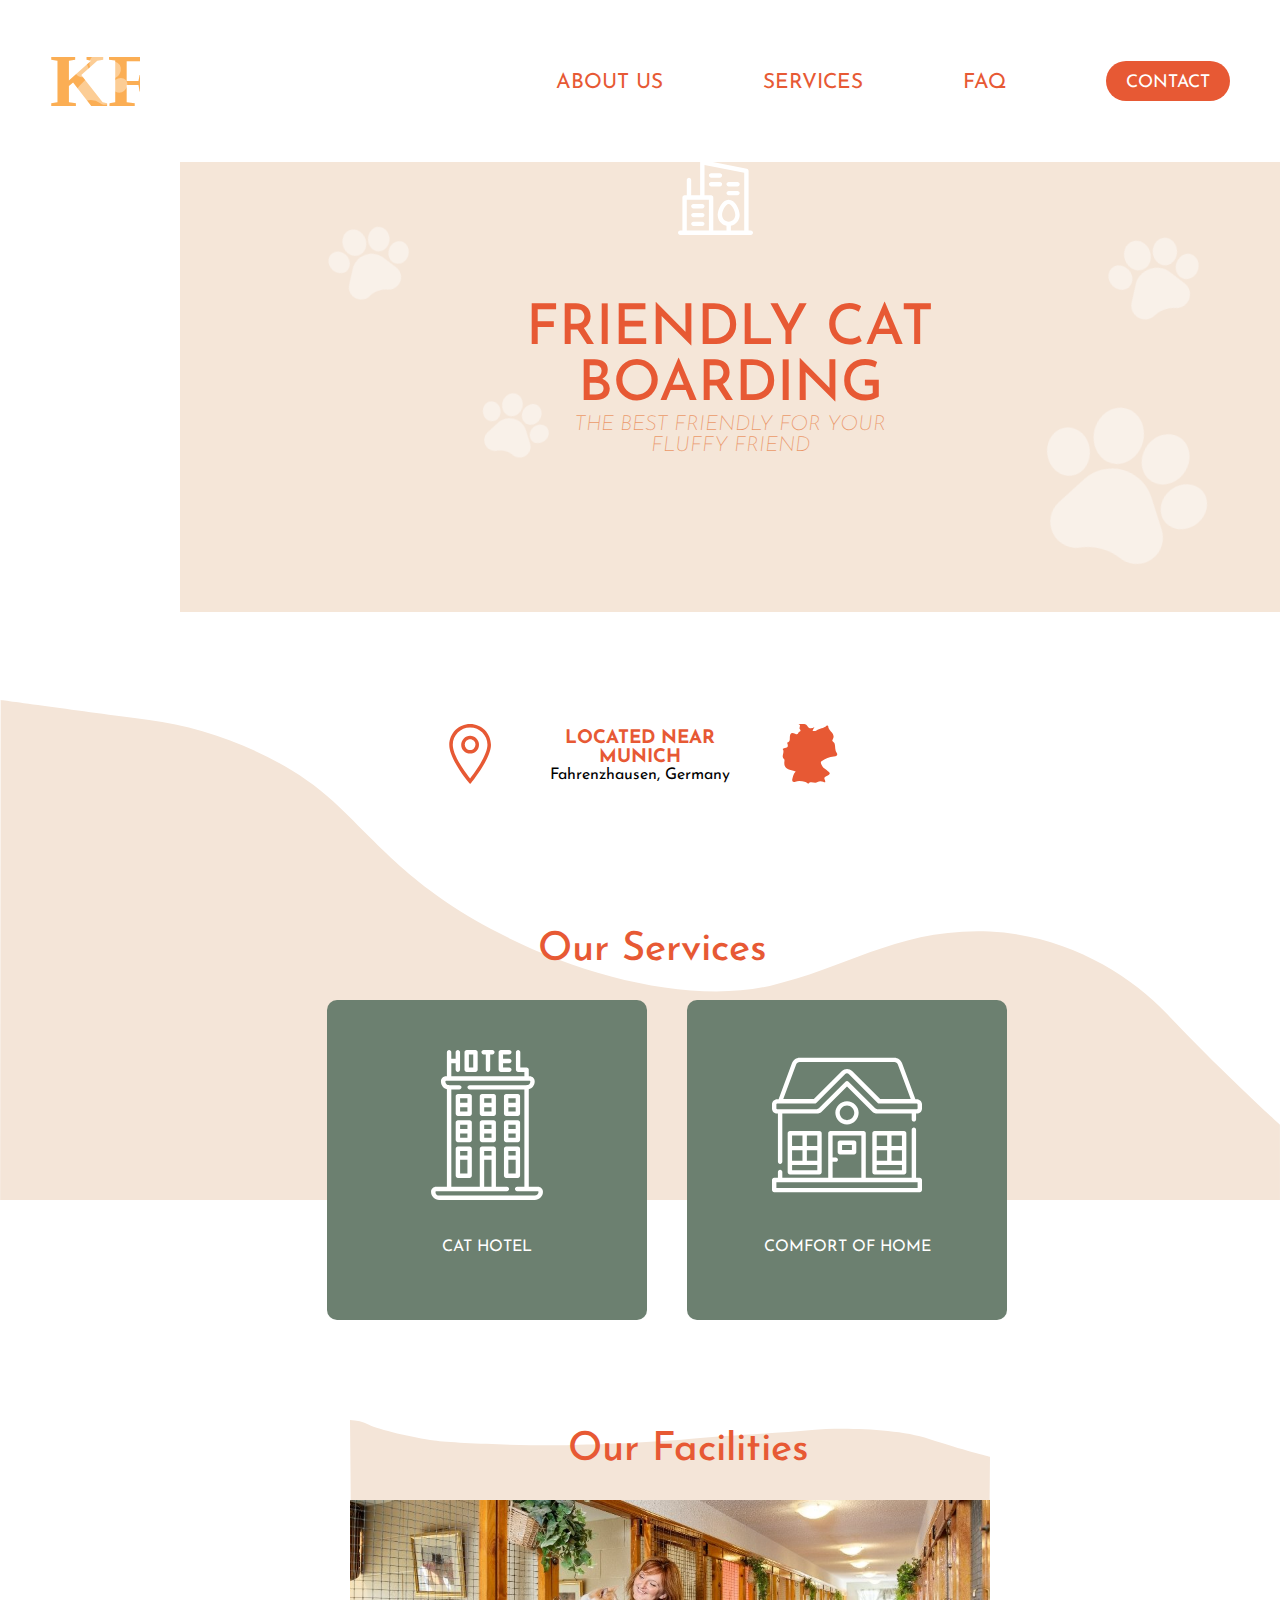
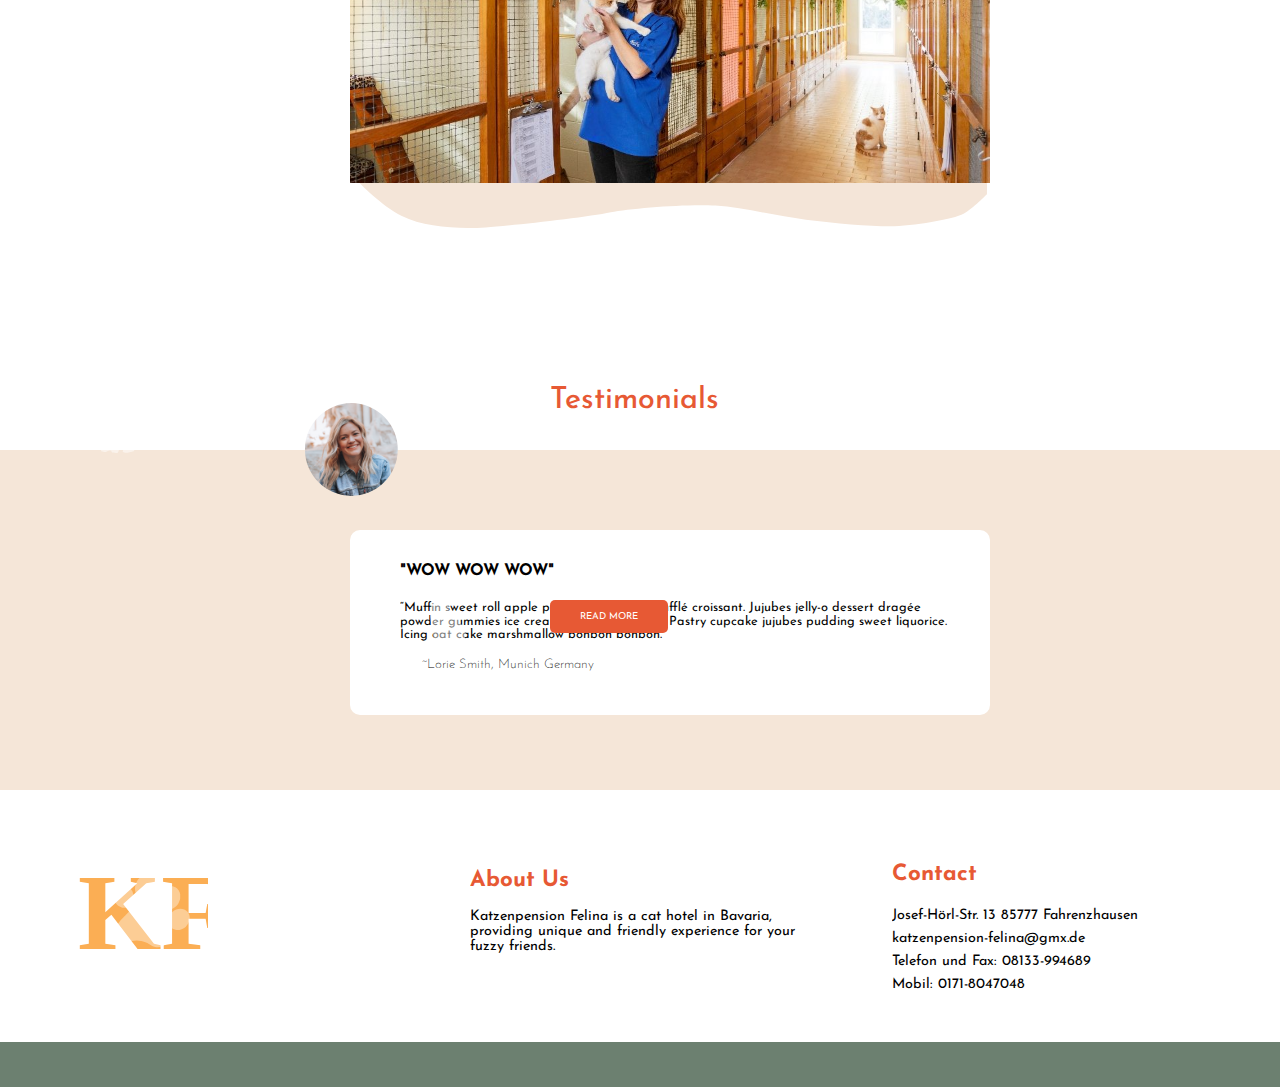
==== commit 1ebe8548: "Media queries for desktop home page stage 1 finished" ====
--- a/index.html
+++ b/index.html
@@ -122,7 +122,7 @@
                 <li class="contact">
                     <h5>Contact</h5>
                     <p>Josef-Hörl-Str. 13
-                        85777 Fahrenzhausen
+                        85777 Fahrenzhausen<br>
                         katzenpension-felina@gmx.de<br>
                         Telefon und Fax: 08133-994689<br>
                         Mobil: 0171-8047048</p>
--- a/styleshome.css
+++ b/styleshome.css
@@ -383,6 +383,7 @@
 .footer1 h5{
     font-size: 1.4em;
     margin-bottom: 5%;
+    color: #E75934;
 }
 
 .footer1 p{
@@ -556,20 +557,20 @@
     .services{
         height: 500px;
         width: 100%;
-        top: 650px;
+        top: 700px;
         overflow-y: hidden;
     }
 
     .services h3{
         font-size: 2.5em;
-        top:200px;
+        top:230px;
         left: 42%;
     }
 
     .hotel, .home{
         width: 320px;
         height: 320px;
-        margin: 10px;
+        margin: 20px;
         padding-top:50px;
     }
 
@@ -583,10 +584,19 @@
         padding-bottom: 35px;
     }
 
+    .servicecards {
+        margin-top: 200px;
+        justify-content: center;
+        position: absolute;
+        top:780px;
+        left:24%;
+    }
+
     .facilities{
         height: auto;
         width: 50%;
-        top: 1620px;
+        top: 1420px;
+        left: 350px;
     }
     
     .facilities h3{
@@ -601,20 +611,22 @@
         left:0;
     }
 
+    /* testimonials */
+
     .testimonials{
         height: 340px;
-        margin-top: 1350px;
+        margin-top: 1150px;
     }
 
     .innertest h3{
-        top:2185px;
+        top:1985px;
         left:43%;
         font-size: 1.9em;
     }
 
     .testimonials img{
-        width: 90px;
-        top:2175px;
+        width: 100px;
+        top:1975px;
         left:300px;
     }
 
@@ -627,47 +639,60 @@
     }
 
     .innertest button{
-        top:2400px;
+        top:2200px;
         left:43%;
         padding: 12px 30px;
         font-size: 0.6em;
     }
 
-    .servicecards {
-        margin-top: 200px;
-        justify-content: center;
+
+
+/* cats */
+    .cat1{
+        width: 55px;
+        top:1985px;
+        left:100px;
+    }
+
+    .cat2{
         position: absolute;
-        top:780px;
-        left:22%;
-    }
-
-/* cats */
-.cat1{
-    width: 55px;
-    top:2185px;
-    left:100px;
-}
-
-.cat2{
-    position: absolute;
-    width: 55px;
-    top:2185px;
-    left:430px;
-}
-
-.cat3{
-    position: absolute;
-    width: 50px;
-    top:2185px;
-    left:13px;
-}
-
-.cat4{
-    position: absolute;
-    width: 50px;
-    top:2185px;
-    left:400px;
-}
+        width: 55px;
+        top:2185px;
+        left:430px;
+    }
+
+    .cat3{
+        position: absolute;
+        width: 50px;
+        top:1985px;
+        left:1100px;
+    }
+
+    .cat4{
+        position: absolute;
+        width: 50px;
+        top:2185px;
+        left:1290px;
+    }
 /* end of cats MEDIA*/
     
+
+    .footer1 li{
+      width: 350px
+    }
+
+    .contact p{
+      font-size: 0.8em;
+      line-height: 1.6;
+    }   
+
+    .footer1 p{
+        font-size: 0.9em;
+    }
+
+    .footerlogo{
+        width: 170px;
+        padding: 30px 0 60px 40px;
+    }
+
 }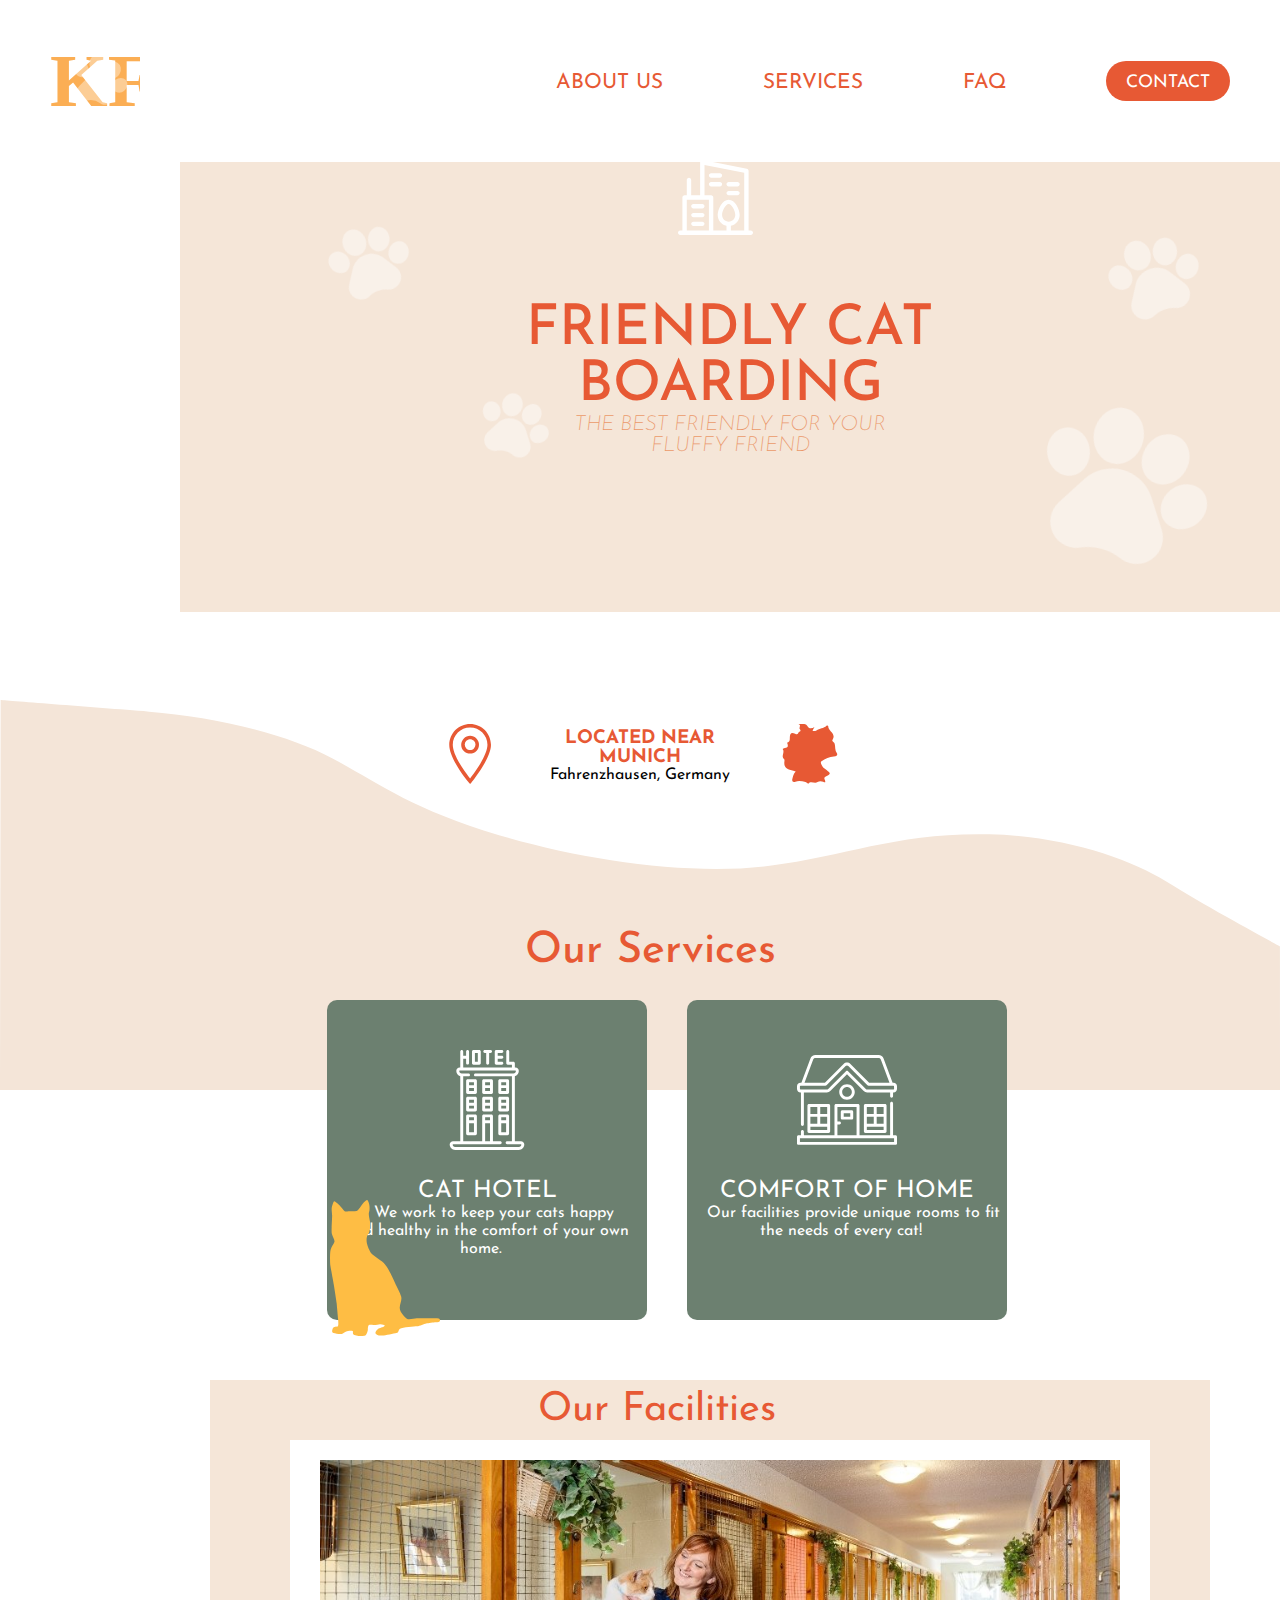
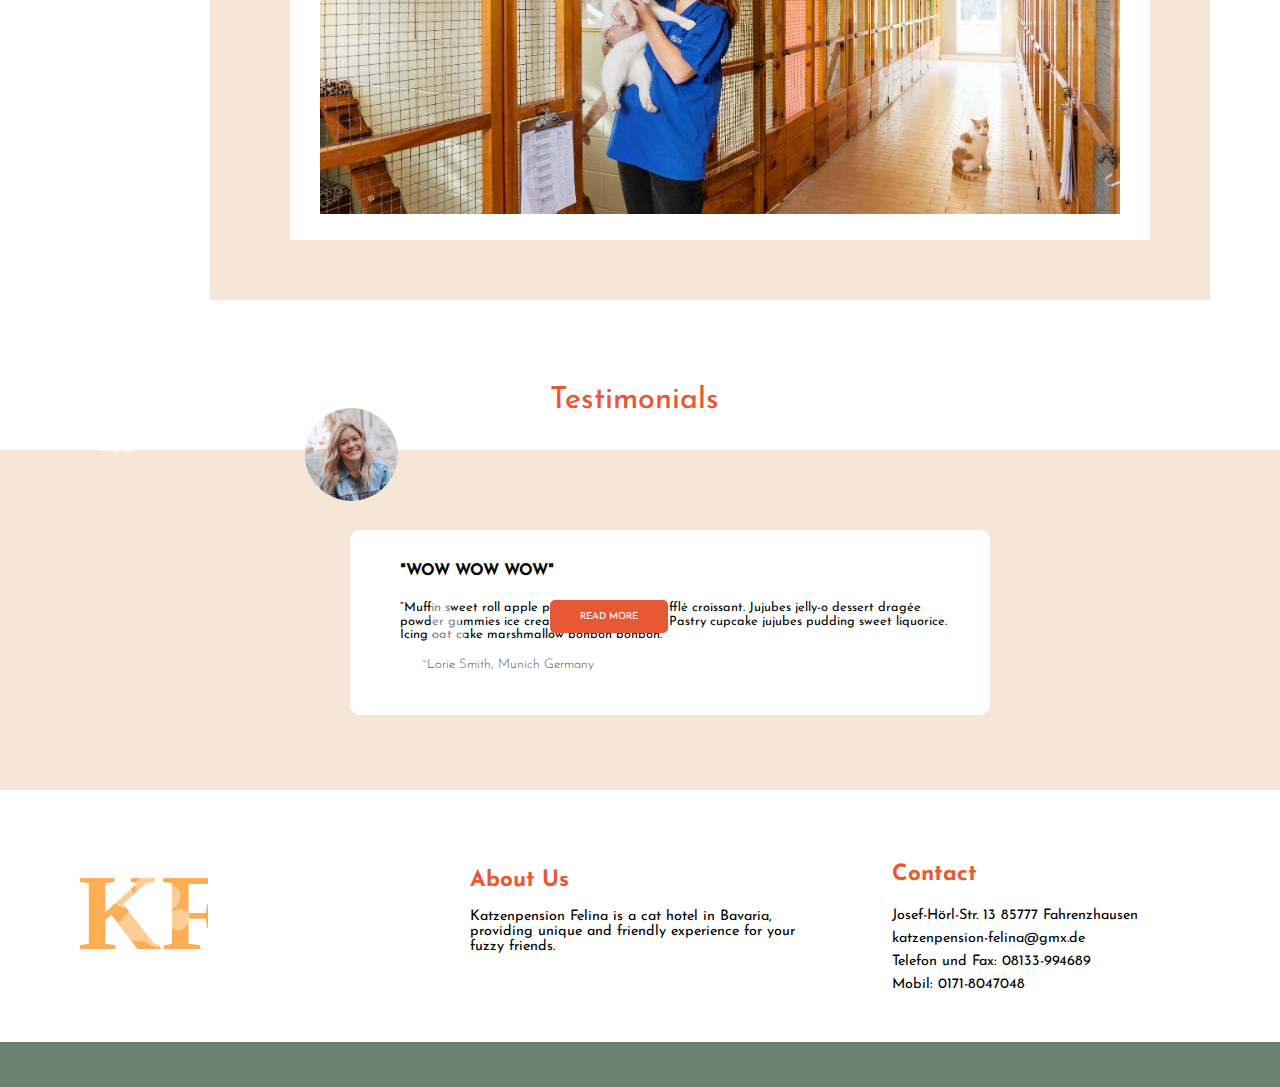
==== commit b57141b5: "updated of media queries on home page" ====
--- a/index.html
+++ b/index.html
@@ -69,18 +69,35 @@
         <div class="hotel">
             <img src="imgs/hotel.svg">
             <h4>Cat Hotel</h4>
+            <p>We work to keep your cats happy<br> and healthy in the comfort of your own home.</p>
         </div>
         <div class="home">
             <img src="imgs/real-estate.svg">
             <h4>Comfort Of Home</h4>
+            <p>Our facilities provide unique rooms to fit the needs of  every cat!</p>
         </div>
     </div>
+    <div class="catoutline">
+        <img src="imgs/catoutline.svg" alt="">
+    </div>
+
+
+
+
 
     <div class="facilities">
-        <img src="imgs/facilitiesbackgroundsmall.svg" alt="wavy cream background for facilities">
-        <img src="imgs/personinhotel.jpg" class="cathotel" alt="Person in cat hotel holding a cat">
+        <img src="imgs/facilitiesbackgroundsmall.svg" alt="wavy cream background for facilities" class="wave">
+    </div>
+    <div class="hotelperson">
+        <img src="imgs/personinhotel.jpg" class="cathotel" alt="Person in cat hotel holding a cat" id="hotelperson">
+    </div>
+    <div class="facilitiescontent">
         <h3>Our Facilities</h3>
     </div>
+
+    <div class="boxpink"></div>
+    <div class="boxwhite"></div>
+
 
 
 
--- a/styleshome.css
+++ b/styleshome.css
@@ -170,25 +170,29 @@
     height: 270px;
     width: 100%;
     position: absolute;
-    top: 530px;
+    top: 560px;
     background-repeat: no-repeat;
 }
 
 .services h3{
     position: absolute;
     font-size: 1.8em;
-    top:120px;
+    top:50px;
     left: 180px;
     font-weight: 500;
     color: #E75934;
 }
 .servicecards {
-    margin-top: 200px;
+    margin-top: 170px;
     display: flex;
     justify-content: center;
     position: absolute;
     top:480px;
     left:40px;
+}
+
+.servicecards p{
+    display:none;
 }
 
 .servicecards h4{
@@ -197,12 +201,21 @@
     font-weight: 400;
     text-transform: uppercase;
 }
+
+.catoutline{
+    position: absolute;
+    width: 70px;
+    top:780px;
+    left:30px;
+    z-index: 5;
+}
+
 .hotel, .home{
     background-color: #6C8070;
     border-radius: 10px;
     width: 190px;
     height: 190px;
-    margin: 10px;
+    margin: 0 10px 10px;
     padding-top:40px;
     text-align: center;
 }
@@ -252,6 +265,22 @@
     position: absolute;
     top:40px;
     left:0;
+}
+
+#hotelperson{
+    position: absolute;
+    top: 950px;
+    left:0;
+}
+
+.facilitiescontent h3{
+    font-size: 2em;
+    font-weight: 400;
+    position: absolute;
+    top:900px;
+    left: 30%;
+    z-index: 11;
+    color:#E75934;
 }
 
 /* end of facilities */
@@ -562,9 +591,9 @@
     }
 
     .services h3{
-        font-size: 2.5em;
+        font-size: 2.7em;
         top:230px;
-        left: 42%;
+        left: 41%;
     }
 
     .hotel, .home{
@@ -574,16 +603,6 @@
         padding-top:50px;
     }
 
-    .servicecards .home img{
-        width: 150px;
-        padding-bottom: 35px;
-    }
-    
-    .servicecards .hotel img{
-        width: 150px;
-        padding-bottom: 35px;
-    }
-
     .servicecards {
         margin-top: 200px;
         justify-content: center;
@@ -592,17 +611,29 @@
         left:24%;
     }
 
-    .facilities{
-        height: auto;
-        width: 50%;
-        top: 1420px;
-        left: 350px;
+    .servicecards h4{
+        font-size: 1.5em;
+    }
+
+    .servicecards p{
+        display: initial;
+        color: white;
+        padding: 4%;
+    }
+
+    .servicecards .home img, .servicecards .hotel img{
+        width: 100px;
+        padding-bottom: 25px;
     }
     
-    .facilities h3{
+    .facilitiescontent h3{
         font-size: 2.5em;
-        top:10px;
-        left: 34%;
+        font-weight: 400;
+        position: absolute;
+        top:1390px;
+        left: 42%;
+        z-index: 11;
+        color:#E75934;
     }
     
     .cathotel{
@@ -611,6 +642,44 @@
         left:0;
     }
 
+    .catoutline{
+        width: 110px;
+        top: 1200px;
+        left: 330px;
+    }
+
+    .wave{
+        display: none;
+    }
+
+    .boxpink{
+        background-color: #F5E6D8;
+        position: absolute;
+        width: 1000px;
+        height: 520px;
+        top: 1380px;
+        left:210px;
+        z-index: 9;
+    }
+
+    .boxwhite{
+        background-color: white;
+        position: absolute;
+        width: 860px;
+        height: 400px;
+        top: 1440px;
+        left:290px;
+        z-index: 9;
+    }
+
+    #hotelperson{
+        position: absolute;
+        width: 800px;
+        top:1460px;
+        left:320px;
+        z-index: 11;
+    }
+
     /* testimonials */
 
     .testimonials{
@@ -622,12 +691,6 @@
         top:1985px;
         left:43%;
         font-size: 1.9em;
-    }
-
-    .testimonials img{
-        width: 100px;
-        top:1975px;
-        left:300px;
     }
 
     .innertest{
@@ -645,6 +708,13 @@
         font-size: 0.6em;
     }
 
+    .testimonials img{
+        position: absolute;
+        width: 100px;
+        top:1980px;
+        left: 300px;
+    }
+
 
 
 /* cats */
@@ -677,6 +747,9 @@
 /* end of cats MEDIA*/
     
 
+
+
+/* start of footer */
     .footer1 li{
       width: 350px
     }
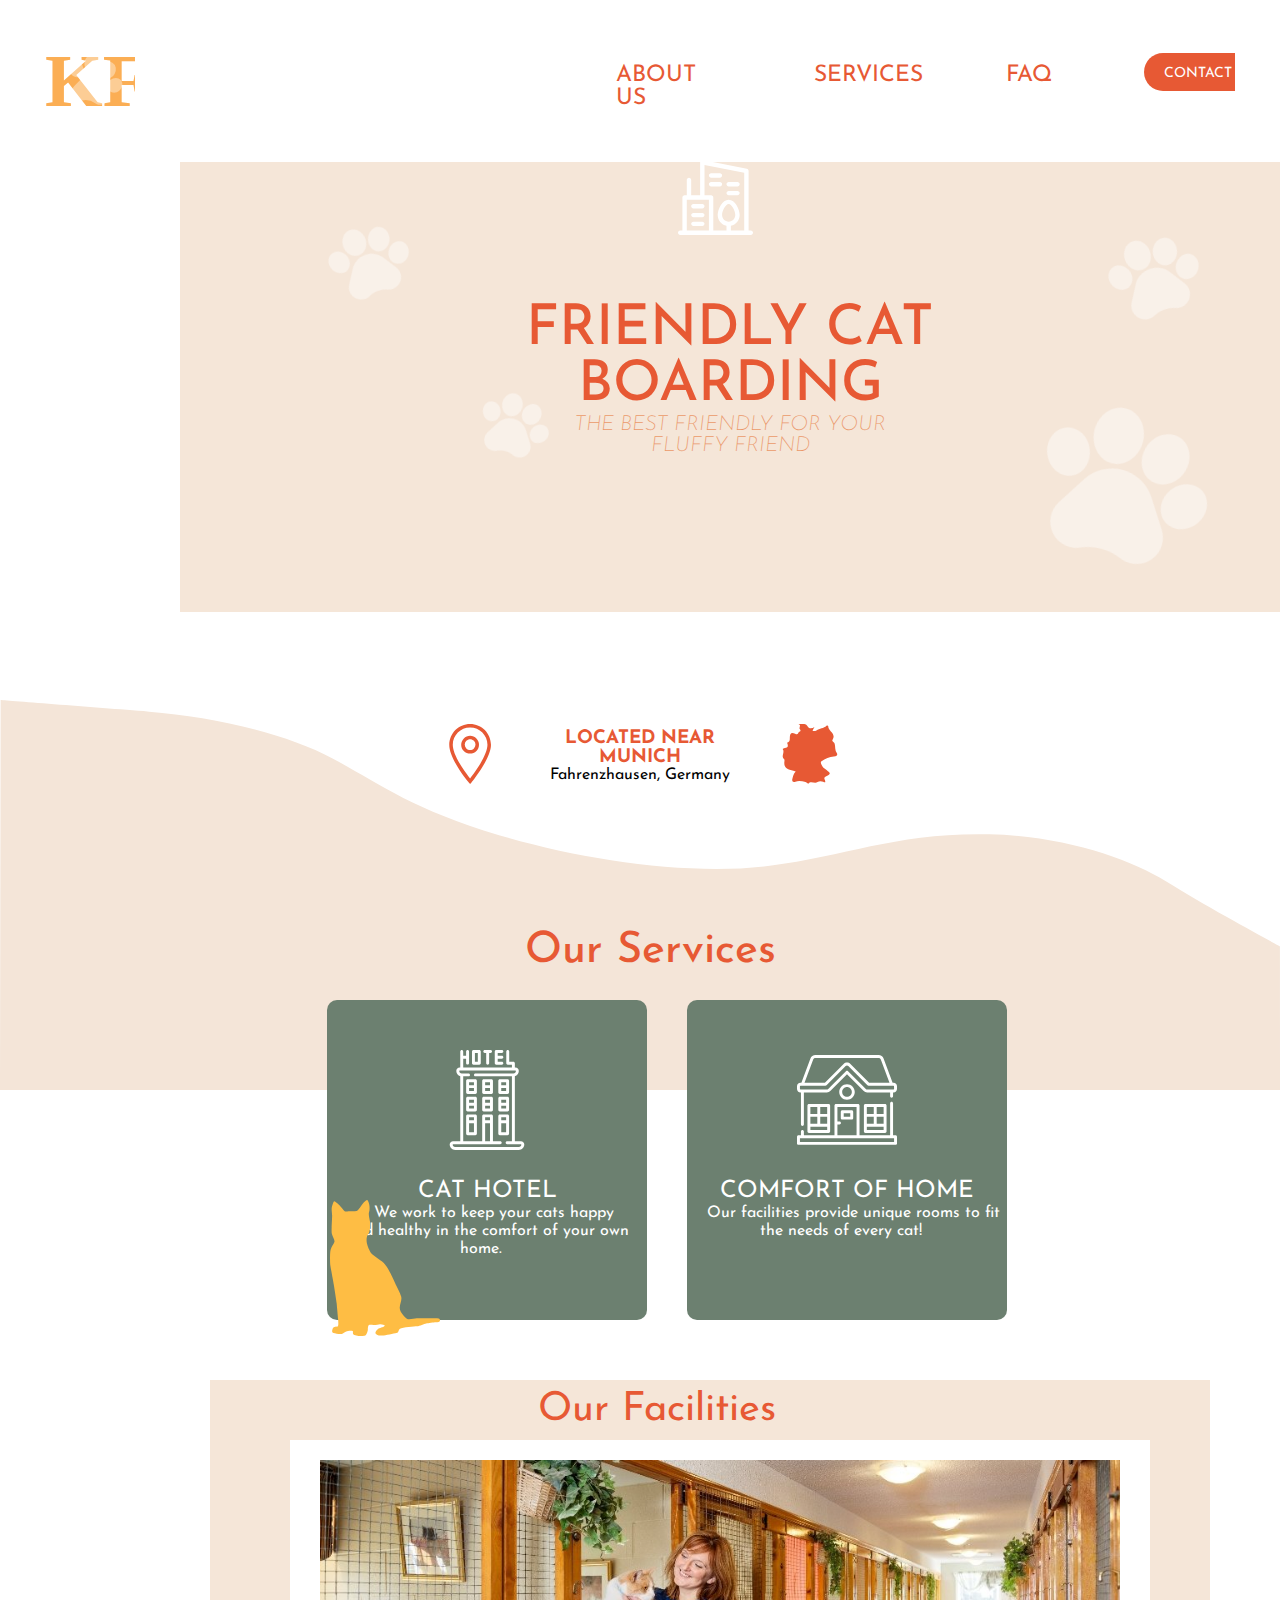
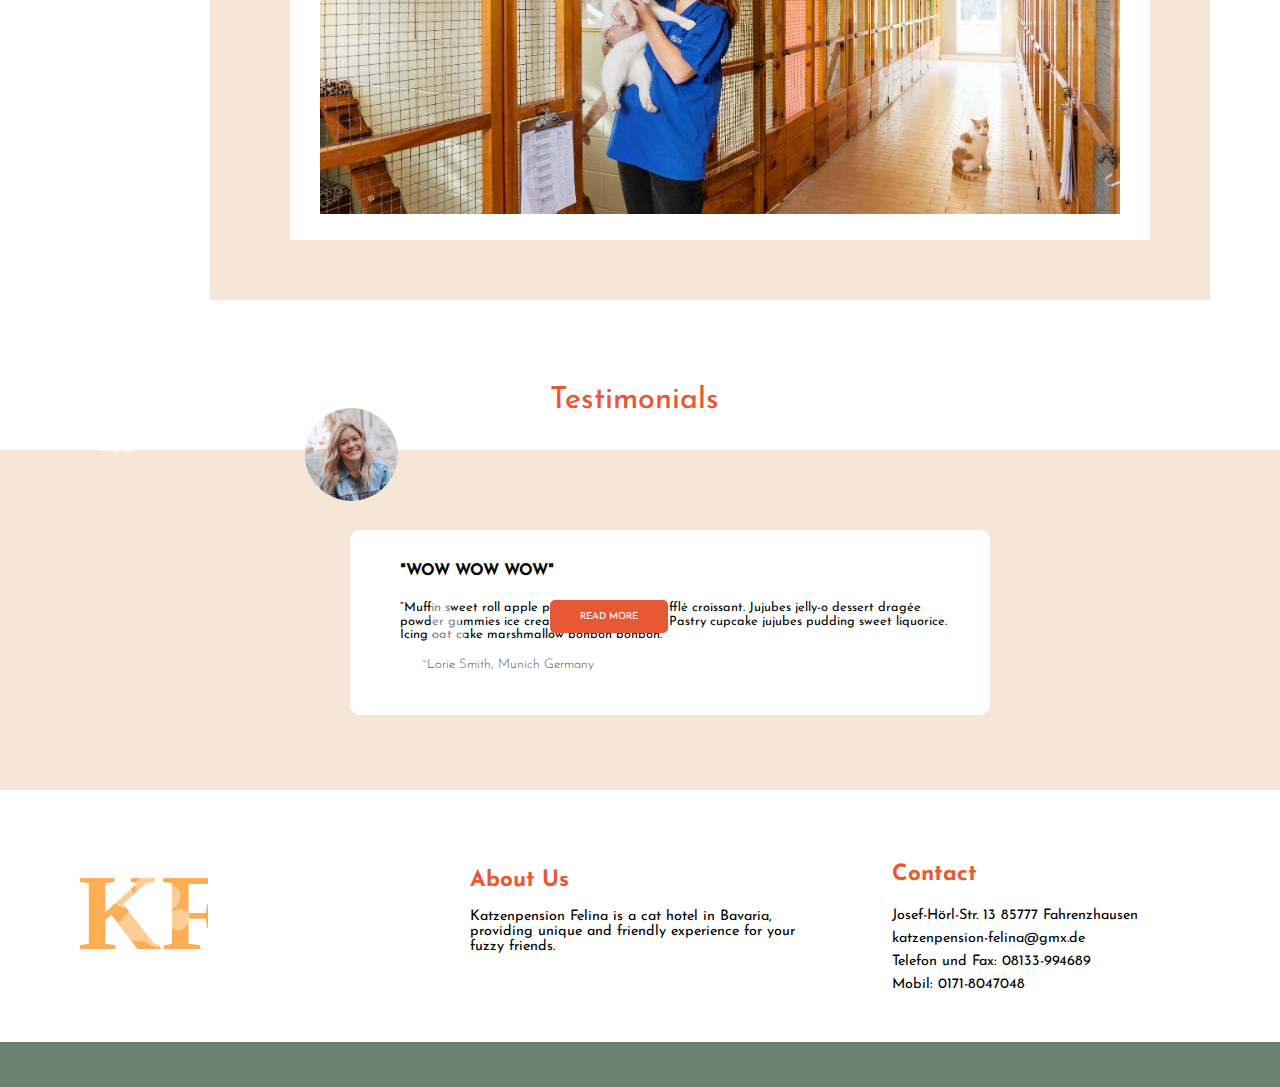
==== commit 442b6cf8: "Updating links for each page responsive" ====
--- a/index.html
+++ b/index.html
@@ -21,7 +21,7 @@
                 <li><a href="about.html">About us</a></li>
                 <li><a href="services.html">Services</a></li>
                 <li><a href="faq.html">FAQ</a></li>
-                <button href="contact.html">Contact</button>
+                <a href="contact.html" id="contactbutton"><button href="contact.html"> Contact </button></a>
             </ul>
             <div class="burger">
                 <div class="1"></div>
@@ -151,6 +151,6 @@
         </div>
     </footer>
 
-
+    <script src="app.js"></script>
 </body>
 </html>--- a/styleshome.css
+++ b/styleshome.css
@@ -29,7 +29,7 @@
     justify-content: space-between;
     align-items: center;
     height: 12vh;
-    padding: 0 50px;
+    padding: 0 45px;
 }
 
 .navlinks{
@@ -43,8 +43,6 @@
     background-color: black;
     margin: 5px;
 }
-
-
 /* nav end */
 
 
@@ -768,4 +766,126 @@
         padding: 30px 0 60px 40px;
     }
 
+}
+
+
+
+
+
+
+
+
+
+
+
+
+
+
+
+
+
+
+
+.navlinks button{
+    background-color: #E75934;
+    border: none;
+    color: white;
+    padding: 13px 20px 10px;
+    text-transform: uppercase;
+    border-radius: 20px;
+    font-size: 0.8em;
+}
+
+.navlinks{
+    display: flex;
+    width: 52%;
+    justify-content: space-around;
+}
+
+.navlinks a{
+    color:#E75934;
+    text-transform: uppercase;
+    font-size:1.1em;
+}
+
+
+/* Burger content hidden when full screen */
+.burger {
+    display:none;
+    cursor: pointer;
+}
+
+.burger div{
+    width: 30px;
+    height:4px;
+    background-color: black;
+    margin:5px;
+    transition: all 0.3s ease;
+}
+/* end burger content */
+
+/* fixes the spacing of the links at tablet size */
+@media screen and (max-width:1100px){
+    .navlinks{
+        width: 55%;
+    }
+}
+
+
+/* creates the burger as navigation at mobile. */
+@media screen and (max-width:768px){
+    body{
+        overflow-x: hidden;
+    }
+
+    .navlinks{
+        position:absolute;
+        right: 0px;
+        height: 92vh;
+        top:8vh;
+        background-color:#F5E6D8;
+        display:flex;
+        flex-direction: column;
+        align-items: center;
+        width:50%;
+        transform: translateX(100%);
+        transition: transform 0.5s ease-in;
+        z-index: 5;
+    }
+
+    .navlinks li{
+        opacity: 0;
+    }
+
+    .burger{
+        display: block;
+    }
+}
+
+
+/* moves the navigation back over when nav is active */
+.nav-active{
+    transform: translateX(0%)
+}
+
+/* makes the links slide in */
+@keyframes navLinkFade{
+    from{
+        opacity:0;
+        transform: translateX(50px);
+    }
+    to{
+        opacity: 1;
+        transform: translateX(0px);
+    }
+}
+
+.toggle .line1{
+    transform: rotate(-45deg) translate(-6px,6px);
+}
+.toggle .line2{
+    opacity: 0;
+}
+.toggle .line3{
+    transform: rotate(45deg) translate(-6px,-6px);
 }